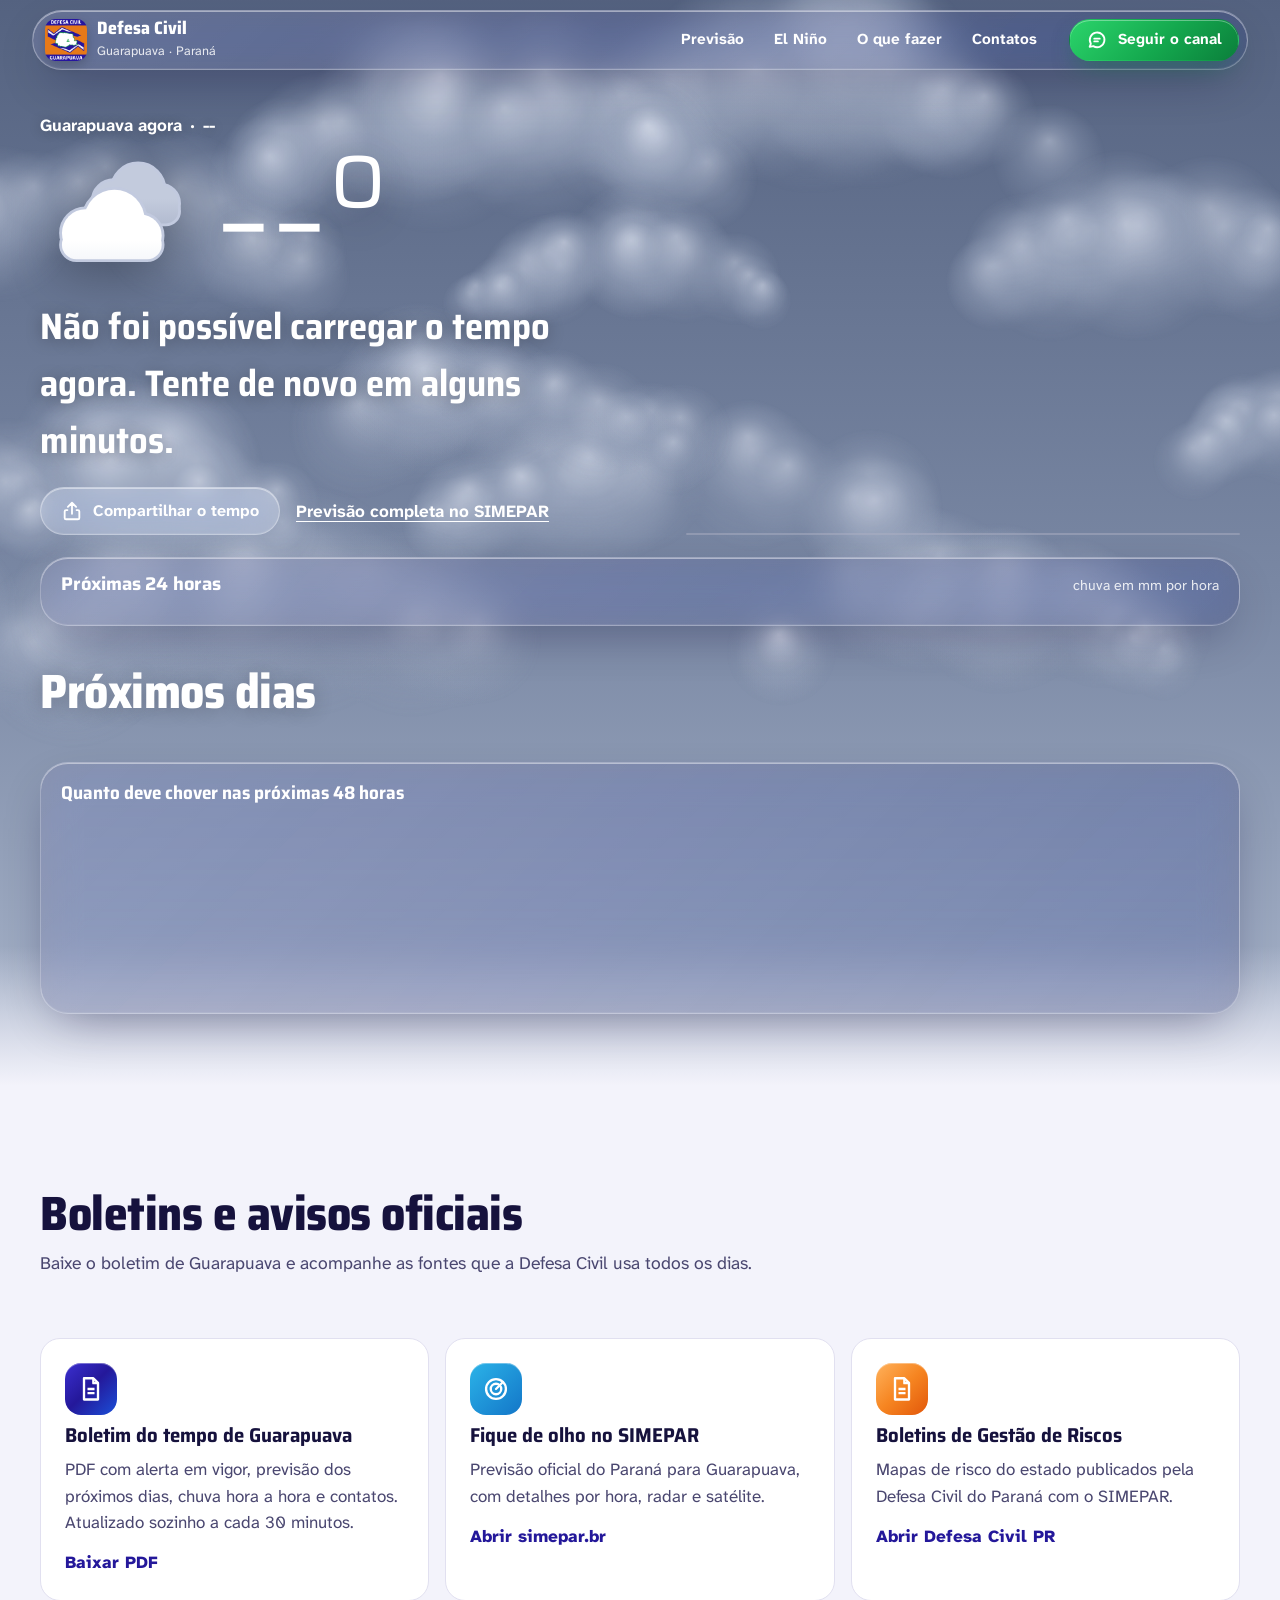
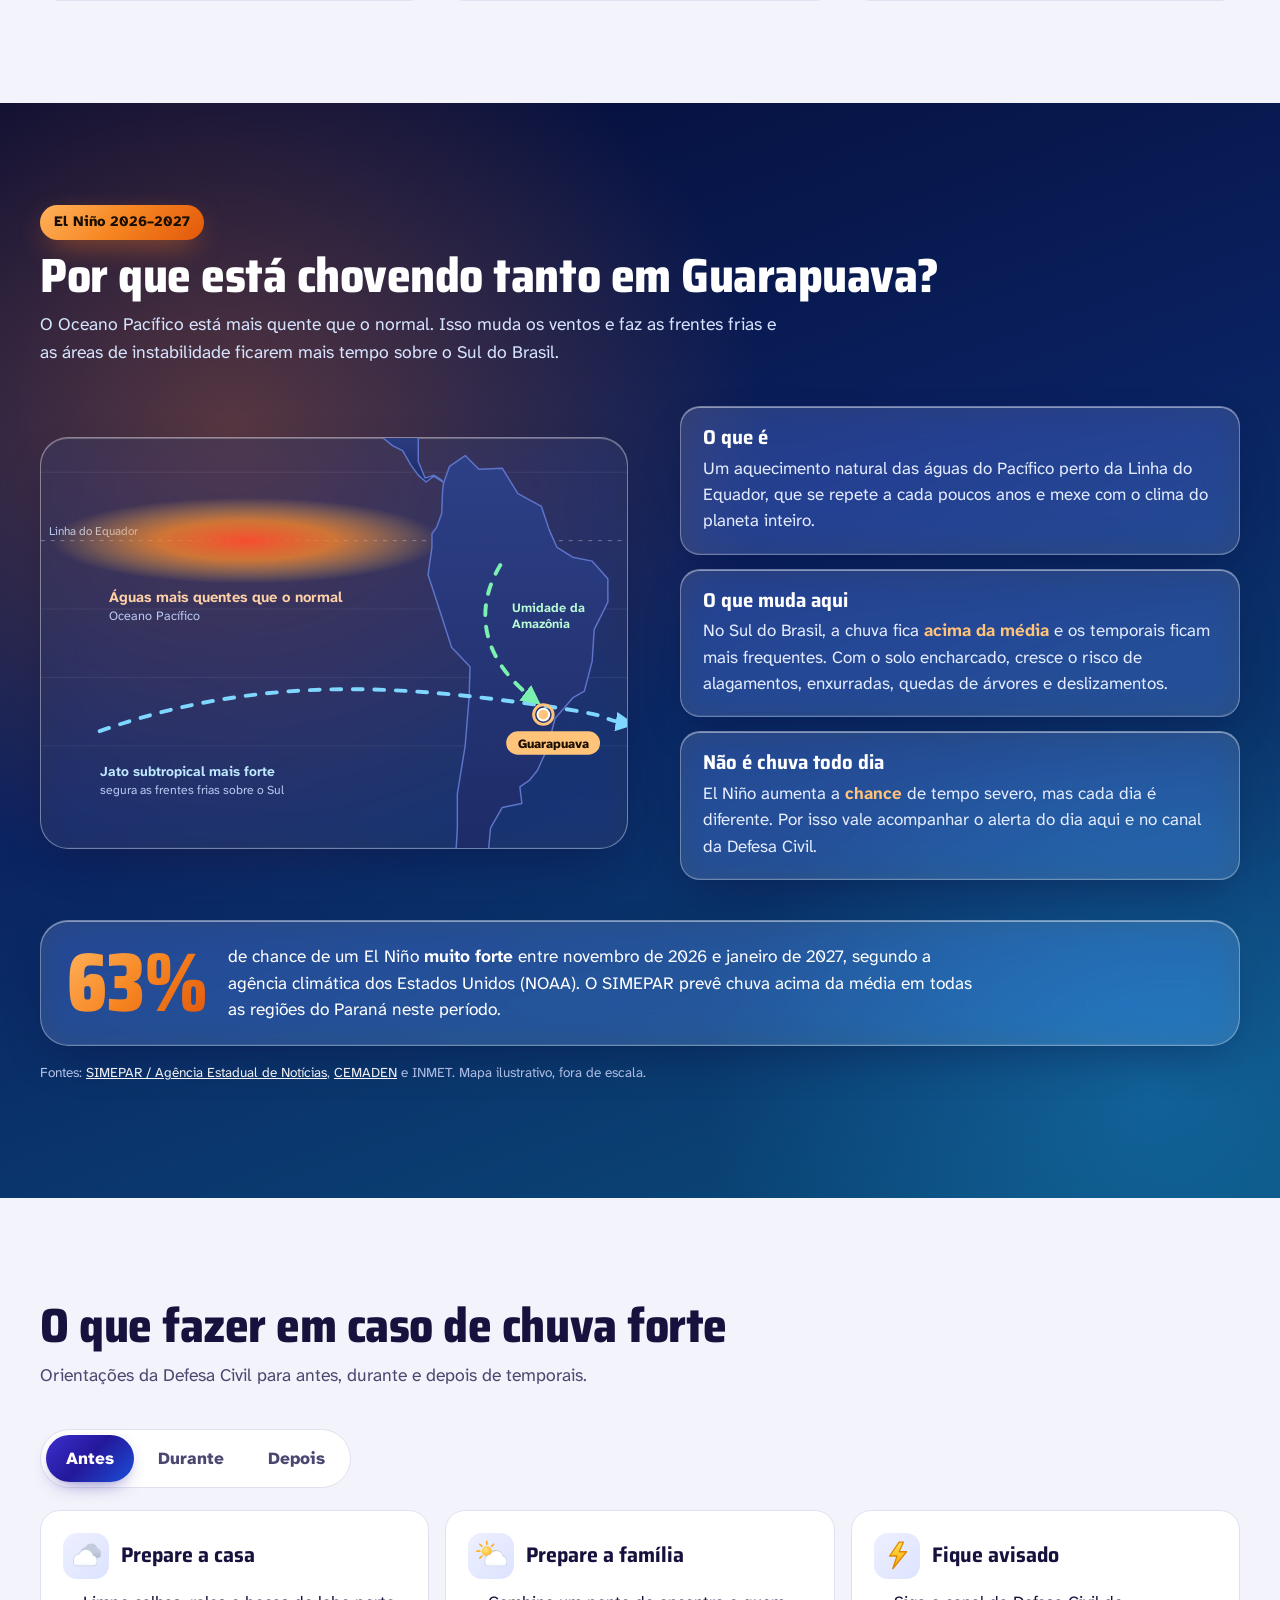
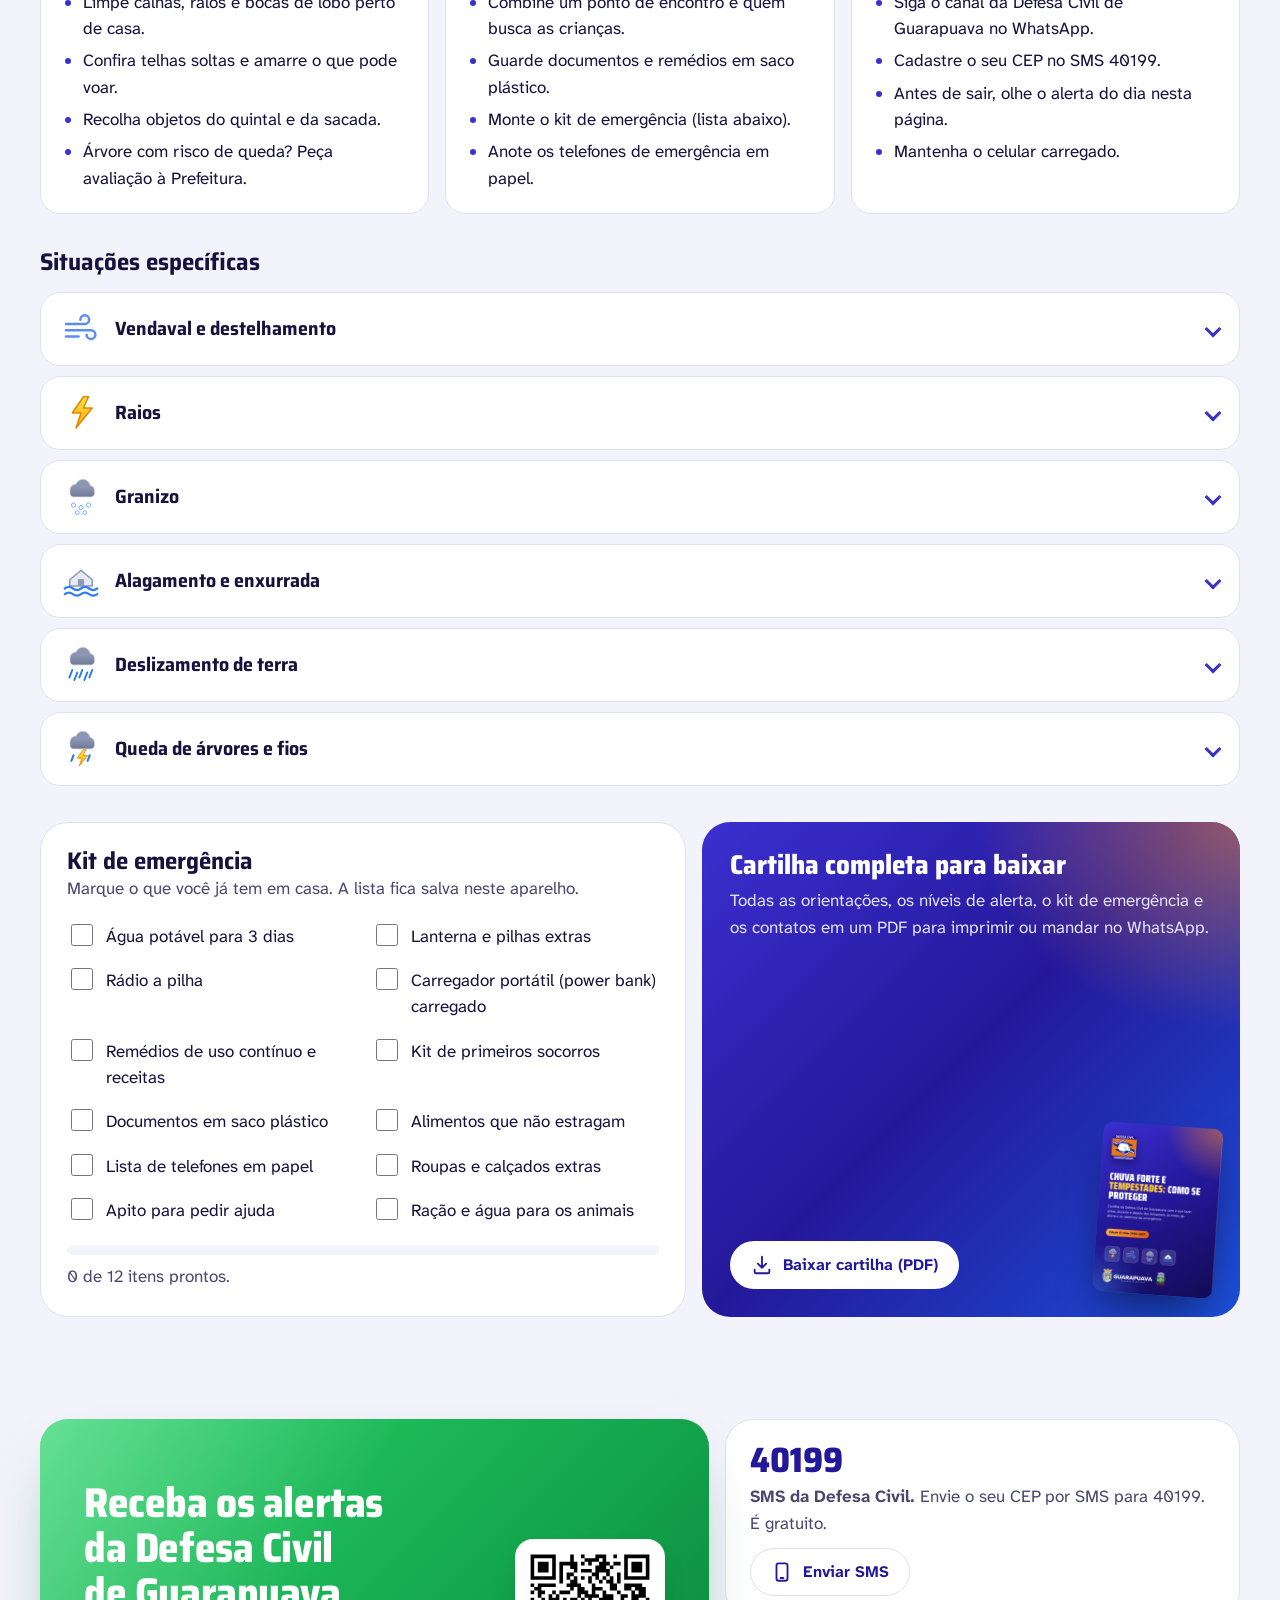
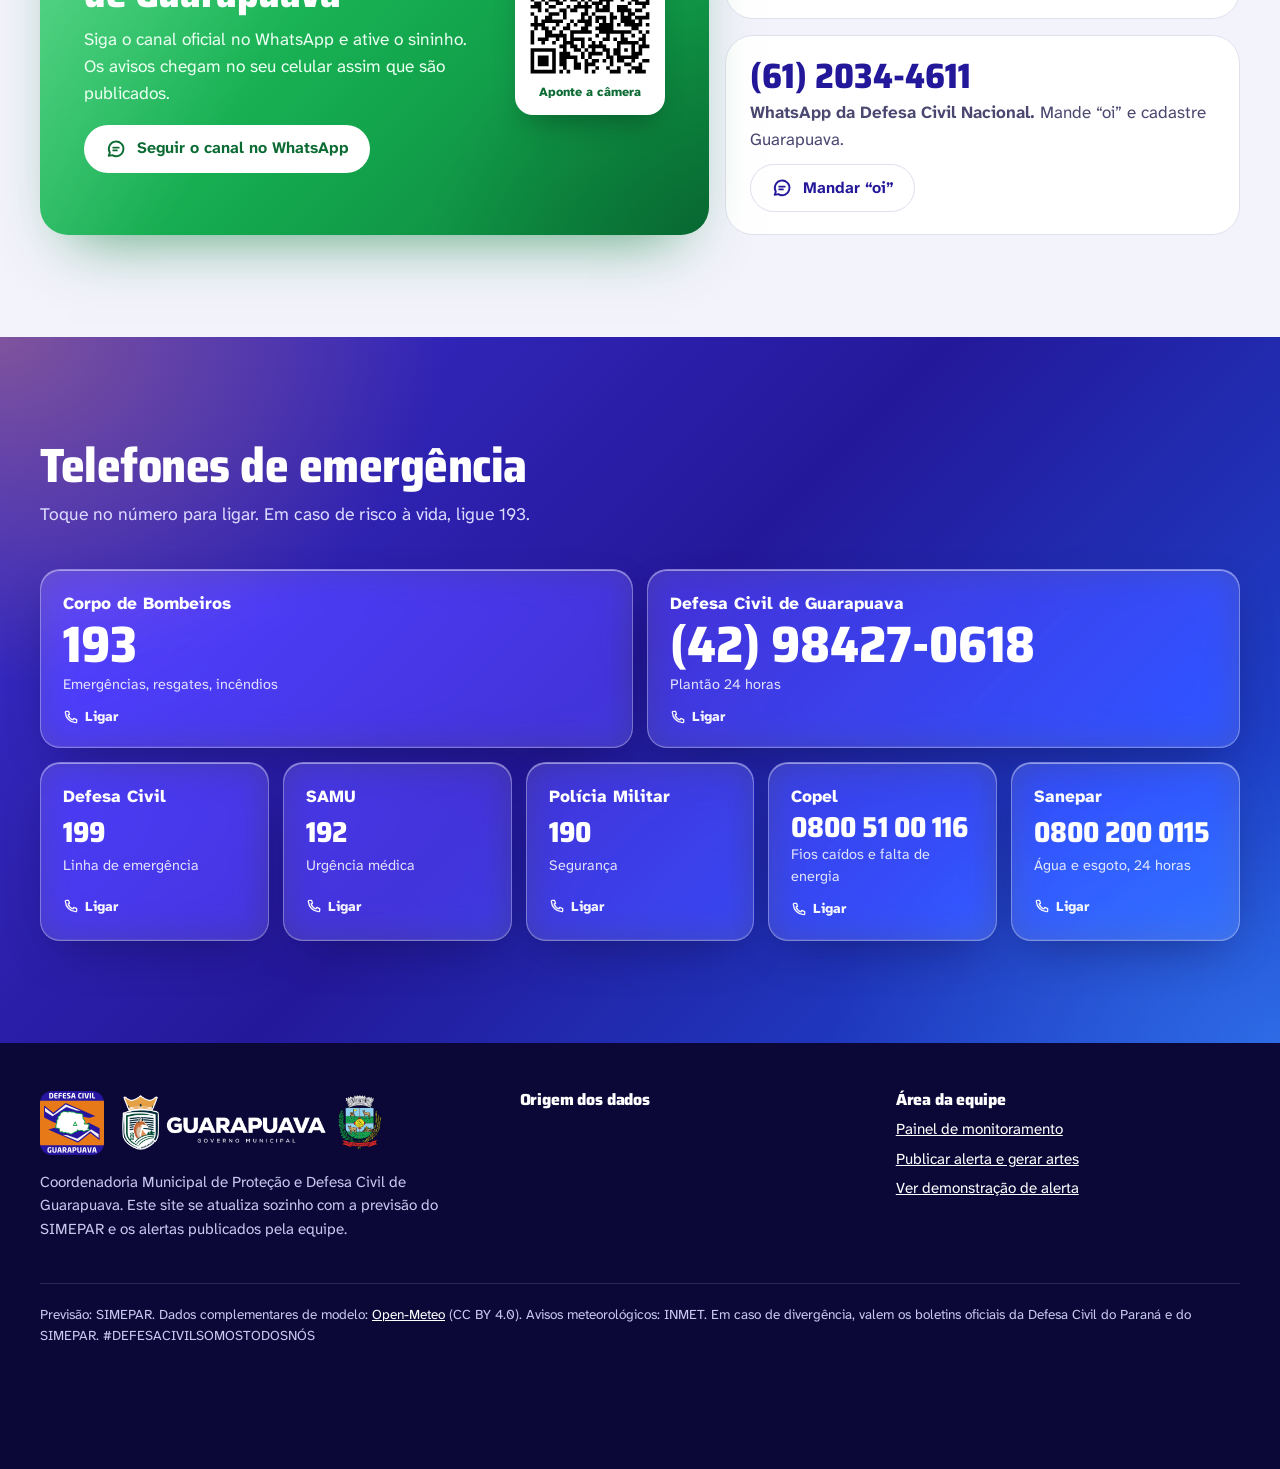
==== index.html @ 011ea066 "Add files via upload" ====
<!doctype html>
<html lang="pt-BR">
<head>
  <meta charset="utf-8">
  <meta name="viewport" content="width=device-width, initial-scale=1, viewport-fit=cover">
  <title>Tempo e alertas em Guarapuava — Defesa Civil</title>
  <meta name="description" content="Previsão do tempo, alertas de chuva e tempestade e orientações da Defesa Civil de Guarapuava (PR). Atualizado automaticamente com dados do SIMEPAR.">
  <meta name="theme-color" content="#24189A">
  <meta property="og:title" content="Tempo e alertas em Guarapuava — Defesa Civil">
  <meta property="og:description" content="Acompanhe o tempo, os alertas e o que fazer em caso de chuva forte em Guarapuava.">
  <meta property="og:image" content="assets/img/compartilhar-og.jpg">
  <meta property="og:type" content="website">
  <link rel="icon" href="assets/img/favicon-32.png" sizes="32x32">
  <link rel="apple-touch-icon" href="assets/img/icone-192.png">
  <link rel="manifest" href="manifest.webmanifest">
  <link rel="preload" href="assets/fonts/saira-var.woff2" as="font" type="font/woff2" crossorigin>
  <link rel="preload" href="assets/fonts/atkinson-next-var.woff2" as="font" type="font/woff2" crossorigin>
  <link rel="stylesheet" href="assets/css/site.css">
</head>
<body data-nivel="sem">
  <a class="pular" href="#conteudo">Pular para o conteúdo</a>

  <svg width="0" height="0" style="position:absolute" aria-hidden="true">
    <symbol id="i-conversa" viewBox="0 0 24 24"><path fill="none" stroke="currentColor" stroke-width="2" stroke-linecap="round" stroke-linejoin="round" d="M4 19.5 5.3 16A8 8 0 1 1 8 18.7L4 19.5Z"/><path fill="none" stroke="currentColor" stroke-width="2" stroke-linecap="round" d="M9 10.5h6M9 13.5h4"/></symbol>
    <symbol id="i-compartilhar" viewBox="0 0 24 24"><g fill="none" stroke="currentColor" stroke-width="2" stroke-linecap="round" stroke-linejoin="round"><path d="M12 15V3m0 0L7.5 7.5M12 3l4.5 4.5"/><path d="M7 11H5.5A1.5 1.5 0 0 0 4 12.5v7A1.5 1.5 0 0 0 5.5 21h13a1.5 1.5 0 0 0 1.5-1.5v-7a1.5 1.5 0 0 0-1.5-1.5H17"/></g></symbol>
    <symbol id="i-telefone" viewBox="0 0 24 24"><path fill="none" stroke="currentColor" stroke-width="2" stroke-linejoin="round" d="M5 3.5h3.2l1.6 4.2-2.1 1.4a11 11 0 0 0 7.2 7.2l1.4-2.1 4.2 1.6V19a1.5 1.5 0 0 1-1.6 1.5C10.6 20 4 13.4 3.5 5.1A1.5 1.5 0 0 1 5 3.5Z"/></symbol>
    <symbol id="i-baixar" viewBox="0 0 24 24"><g fill="none" stroke="currentColor" stroke-width="2" stroke-linecap="round" stroke-linejoin="round"><path d="M12 3v12m0 0-4.5-4.5M12 15l4.5-4.5"/><path d="M4 17v2.5A1.5 1.5 0 0 0 5.5 21h13a1.5 1.5 0 0 0 1.5-1.5V17"/></g></symbol>
    <symbol id="i-doc" viewBox="0 0 24 24"><g fill="none" stroke="currentColor" stroke-width="2" stroke-linejoin="round"><path d="M6 2.8h8l4 4V21H6z"/><path d="M14 2.8V7h4M9 12h6M9 15.5h6"/></g></symbol>
    <symbol id="i-radar" viewBox="0 0 24 24"><g fill="none" stroke="currentColor" stroke-width="2" stroke-linecap="round"><circle cx="12" cy="12" r="8.5"/><circle cx="12" cy="12" r="4.5"/><path d="M12 12 18 6"/></g></symbol>
    <symbol id="i-sms" viewBox="0 0 24 24"><g fill="none" stroke="currentColor" stroke-width="2" stroke-linejoin="round"><rect x="6" y="2.5" width="12" height="19" rx="2.5"/><path d="M10.5 18.5h3" stroke-linecap="round"/></g></symbol>
  </svg>

  <header class="topo vidro" id="topo">
    <a class="marca" href="#conteudo" aria-label="Defesa Civil de Guarapuava — início">
      <img src="assets/img/defesa-civil-guarapuava.png" alt="" width="42" height="42">
      <span><strong>Defesa Civil</strong><small>Guarapuava · Paraná</small></span>
    </a>
    <nav class="menu" aria-label="Seções">
      <a href="#previsao">Previsão</a>
      <a href="#el-nino">El Niño</a>
      <a href="#orientacoes">O que fazer</a>
      <a href="#contatos">Contatos</a>
    </nav>
    <a class="btn btn-whats" data-link="canal" href="#" target="_blank" rel="noopener">
      <svg aria-hidden="true"><use href="#i-conversa"/></svg><span>Seguir o canal</span>
    </a>
  </header>

  <main id="conteudo">
    <!-- ======================= CÉU: alerta + tempo agora + previsão ======================= -->
    <div class="ceu" id="ceu-area">
      <canvas id="ceu" aria-hidden="true"></canvas>
      <div class="container ceu-conteudo">
        <div class="faixa-info simulacao" id="aviso-simulacao" hidden>Modo demonstração: tempo e alerta simulados. Não é um alerta real.</div>

        <section id="alerta-area" aria-live="polite" aria-label="Situação de alerta"></section>

        <section class="agora" aria-labelledby="titulo-agora">
          <div>
            <h2 class="sr" id="titulo-agora">Tempo agora em Guarapuava</h2>
            <p class="agora-local"><span>Guarapuava agora</span> · <time id="agora-hora">--</time> <span class="fonte" id="agora-fonte"></span></p>
            <div class="temp-linha">
              <img id="agora-icone" src="assets/icons/nublado.svg" alt="" width="150" height="150">
              <span class="temp" id="agora-temp">--°</span>
            </div>
            <p class="cond" id="agora-cond">Carregando o tempo…</p>
            <p class="hoje-resumo" id="hoje-resumo"></p>
            <div class="agora-acoes">
              <button class="btn btn-vidro" type="button" data-compartilhar="tempo">
                <svg aria-hidden="true"><use href="#i-compartilhar"/></svg>Compartilhar o tempo
              </button>
              <a class="link-seta" data-link="simepar" href="#" target="_blank" rel="noopener">Previsão completa no SIMEPAR</a>
            </div>
          </div>
          <dl class="agora-dados vidro" id="agora-dados" aria-label="Detalhes do tempo agora"></dl>
        </section>

        <section class="horas vidro" aria-labelledby="titulo-horas">
          <div class="horas-topo"><h2 id="titulo-horas">Próximas 24 horas</h2><small>chuva em mm por hora</small></div>
          <ol id="lista-horas" tabindex="0" aria-label="Previsão hora a hora"></ol>
        </section>

        <div class="secao-ceu-titulo" id="previsao">
          <h2>Próximos dias</h2>
          <p id="previsao-fonte"></p>
        </div>
        <ol class="dias" id="lista-dias" aria-label="Previsão para os próximos dias"></ol>

        <figure class="grafico vidro" id="grafico-chuva">
          <div class="grafico-topo">
            <h3>Quanto deve chover nas próximas 48 horas</h3>
            <p id="grafico-total"></p>
          </div>
          <svg id="grafico-svg" role="img" aria-label="Gráfico de barras da chuva prevista por hora"></svg>
        </figure>
      </div>
    </div>

    <!-- ======================= Avisos e documentos ======================= -->
    <section class="secao" id="boletins" aria-labelledby="t-boletins">
      <div class="container">
        <div class="secao-cab">
          <h2 id="t-boletins">Boletins e avisos oficiais</h2>
          <p>Baixe o boletim de Guarapuava e acompanhe as fontes que a Defesa Civil usa todos os dias.</p>
        </div>
        <div class="avisos-inmet" id="avisos-inmet"></div>
        <div class="docs">
          <a class="doc" href="data/boletim-guarapuava.pdf" download>
            <span class="ico"><svg aria-hidden="true"><use href="#i-doc"/></svg></span>
            <h3>Boletim do tempo de Guarapuava</h3>
            <p>PDF com alerta em vigor, previsão dos próximos dias, chuva hora a hora e contatos. Atualizado sozinho a cada 30 minutos.</p>
            <span class="acao" id="boletim-data">Baixar PDF</span>
          </a>
          <a class="doc simepar" data-link="simepar" href="#" target="_blank" rel="noopener">
            <span class="ico"><svg aria-hidden="true"><use href="#i-radar"/></svg></span>
            <h3>Fique de olho no SIMEPAR</h3>
            <p>Previsão oficial do Paraná para Guarapuava, com detalhes por hora, radar e satélite.</p>
            <span class="acao">Abrir simepar.br</span>
          </a>
          <a class="doc pr" data-link="defesaCivilPR" href="#" target="_blank" rel="noopener">
            <span class="ico"><svg aria-hidden="true"><use href="#i-doc"/></svg></span>
            <h3>Boletins de Gestão de Riscos</h3>
            <p>Mapas de risco do estado publicados pela Defesa Civil do Paraná com o SIMEPAR.</p>
            <span class="acao">Abrir Defesa Civil PR</span>
          </a>
        </div>
      </div>
    </section>

    <!-- ======================= El Niño ======================= -->
    <section class="secao elnino" id="el-nino" aria-labelledby="t-elnino">
      <div class="container">
        <div class="secao-cab">
          <span class="elnino-selo">El Niño 2026–2027</span>
          <h2 id="t-elnino">Por que está chovendo tanto em Guarapuava?</h2>
          <p>O Oceano Pacífico está mais quente que o normal. Isso muda os ventos e faz as frentes frias e as áreas de instabilidade ficarem mais tempo sobre o Sul do Brasil.</p>
        </div>
        <div class="elnino-grid">
          <svg class="mapa-elnino vidro" viewBox="0 0 600 420" role="img" aria-labelledby="mapa-tit mapa-desc">
            <title id="mapa-tit">Como o El Niño leva mais chuva ao Paraná</title>
            <desc id="mapa-desc">Mapa simplificado: águas mais quentes no Pacífico equatorial fortalecem o jato subtropical, que segura as frentes frias sobre o Sul do Brasil. A umidade da Amazônia desce até o Paraná e alimenta as tempestades em Guarapuava.</desc>
            <defs>
              <radialGradient id="g-quente" cx="50%" cy="50%" r="50%">
                <stop offset="0" stop-color="#FF4D2E" stop-opacity=".95"/>
                <stop offset=".45" stop-color="#FF8A2B" stop-opacity=".75"/>
                <stop offset="1" stop-color="#FFC15C" stop-opacity="0"/>
              </radialGradient>
              <linearGradient id="g-terra" x1="0" y1="0" x2="0" y2="1">
                <stop offset="0" stop-color="#2D3F86"/><stop offset="1" stop-color="#1D2B66"/>
              </linearGradient>
              <marker id="seta-b" viewBox="0 0 10 10" refX="6" refY="5" markerWidth="5" markerHeight="5" orient="auto"><path d="M0 0 10 5 0 10z" fill="#7FD6FF"/></marker>
              <marker id="seta-v" viewBox="0 0 10 10" refX="6" refY="5" markerWidth="5" markerHeight="5" orient="auto"><path d="M0 0 10 5 0 10z" fill="#7CF0B0"/></marker>
            </defs>
            <rect width="600" height="420" fill="rgba(4,14,52,.35)"/>
            <g stroke="rgba(255,255,255,.07)">
              <line x1="0" y1="35" x2="600" y2="35"/><line x1="0" y1="175" x2="600" y2="175"/><line x1="0" y1="245" x2="600" y2="245"/><line x1="0" y1="315" x2="600" y2="315"/>
            </g>
            <line x1="0" y1="105" x2="600" y2="105" stroke="rgba(255,255,255,.35)" stroke-dasharray="4 6"/>
            <text x="8" y="99" fill="#B9C9F2" font-size="12" font-family="Atkinson DC, sans-serif">Linha do Equador</text>
            <ellipse class="quente" cx="210" cy="105" rx="200" ry="44" fill="url(#g-quente)"/>
            <text x="70" y="168" fill="#FFD1A6" font-size="15" font-weight="700" font-family="Atkinson DC, sans-serif">Águas mais quentes que o normal</text>
            <text x="70" y="186" fill="#B9C9F2" font-size="13" font-family="Atkinson DC, sans-serif">Oceano Pacífico</text>
            <path fill="url(#g-terra)" stroke="#5E74C9" stroke-width="1.5" stroke-linejoin="round"
              d="M412 46 L418 29 L434 18 L448 32 L472 31 L488 57 L512 70 L520 94 L528 112 L544 122 L564 126 L580 144 L580 168 L566 196 L564 228 L556 259 L544 266 L526 287 L518 318 L508 340 L500 350 L490 357 L492 374 L472 378 L460 399 L458 420 L450 434 L424 434 L426 399 L426 364 L434 315 L438 266 L439 234 L420 214 L412 189 L402 158 L396 140 L400 112 L400 98 L405 91 L410 77 L411 52 Z"/>
            <path fill="url(#g-terra)" stroke="#5E74C9" stroke-width="1.5" stroke-linejoin="round" d="M411 45 L402 39 L394 45 L386 38 L378 27 L370 13 L360 8 L350 0 L346 -10 L360 -7 L367 -6 L380 -7 L386 0 L386 24 L393 41 L402 38 L410 43 Z"/>
            <path class="fluxo" d="M60 300 C 200 250, 330 250, 470 268 S 560 286, 600 292" fill="none" stroke="#7FD6FF" stroke-width="4" stroke-linecap="round" marker-end="url(#seta-b)"/>
            <text x="60" y="346" fill="#BFEAFF" font-size="14" font-weight="700" font-family="Atkinson DC, sans-serif">Jato subtropical mais forte</text>
            <text x="60" y="364" fill="#B9C9F2" font-size="12.5" font-family="Atkinson DC, sans-serif">segura as frentes frias sobre o Sul</text>
            <path class="fluxo" d="M470 130 C 440 180, 455 230, 505 268" fill="none" stroke="#7CF0B0" stroke-width="4" stroke-linecap="round" marker-end="url(#seta-v)"/>
            <text x="482" y="178" fill="#B8FAD6" font-size="13" font-weight="700" font-family="Atkinson DC, sans-serif">Umidade da</text>
            <text x="482" y="194" fill="#B8FAD6" font-size="13" font-weight="700" font-family="Atkinson DC, sans-serif">Amazônia</text>
            <circle class="alvo-pulso" cx="514" cy="283" r="10" fill="none" stroke="#FFC37A" stroke-width="3"/>
            <circle cx="514" cy="283" r="6" fill="#FFC37A" stroke="#fff" stroke-width="2"/>
            <rect x="476" y="300" width="96" height="24" rx="12" fill="#FFC37A"/>
            <text x="524" y="317" text-anchor="middle" fill="#1A0E00" font-size="13" font-weight="800" font-family="Atkinson DC, sans-serif">Guarapuava</text>
          </svg>
          <div class="elnino-cards">
            <article class="elnino-card vidro">
              <h3>O que é</h3>
              <p>Um aquecimento natural das águas do Pacífico perto da Linha do Equador, que se repete a cada poucos anos e mexe com o clima do planeta inteiro.</p>
            </article>
            <article class="elnino-card vidro">
              <h3>O que muda aqui</h3>
              <p>No Sul do Brasil, a chuva fica <strong>acima da média</strong> e os temporais ficam mais frequentes. Com o solo encharcado, cresce o risco de alagamentos, enxurradas, quedas de árvores e deslizamentos.</p>
            </article>
            <article class="elnino-card vidro">
              <h3>Não é chuva todo dia</h3>
              <p>El Niño aumenta a <strong>chance</strong> de tempo severo, mas cada dia é diferente. Por isso vale acompanhar o alerta do dia aqui e no canal da Defesa Civil.</p>
            </article>
          </div>
        </div>
        <div class="elnino-fato vidro">
          <span class="num">63%</span>
          <p>de chance de um El Niño <strong>muito forte</strong> entre novembro de 2026 e janeiro de 2027, segundo a agência climática dos Estados Unidos (NOAA). O SIMEPAR prevê chuva acima da média em todas as regiões do Paraná neste período.</p>
        </div>
        <p class="fontes-txt">Fontes: <a href="https://www.parana.pr.gov.br/aen/Noticia/El-Nino-e-confirmado-e-Simepar-preve-aumento-de-chuvas-ate-dezembro" target="_blank" rel="noopener">SIMEPAR / Agência Estadual de Notícias</a>, <a href="https://www.gov.br/cemaden/pt-br" target="_blank" rel="noopener">CEMADEN</a> e INMET. Mapa ilustrativo, fora de escala.</p>
      </div>
    </section>

    <!-- ======================= Orientações ======================= -->
    <section class="secao" id="orientacoes" aria-labelledby="t-orient">
      <div class="container">
        <div class="secao-cab">
          <h2 id="t-orient">O que fazer em caso de chuva forte</h2>
          <p>Orientações da Defesa Civil para antes, durante e depois de temporais.</p>
        </div>

        <div class="abas" role="tablist" aria-label="Momento">
          <button role="tab" id="aba-antes" aria-controls="p-antes" aria-selected="false" tabindex="-1">Antes</button>
          <button role="tab" id="aba-durante" aria-controls="p-durante" aria-selected="true">Durante</button>
          <button role="tab" id="aba-depois" aria-controls="p-depois" aria-selected="false" tabindex="-1">Depois</button>
        </div>

        <div class="painel-aba" role="tabpanel" id="p-antes" aria-labelledby="aba-antes" hidden>
          <div class="cards-orient">
            <article class="card-orient"><div class="topo-card"><img src="assets/icons/nublado.svg" alt=""><h3>Prepare a casa</h3></div>
              <ul><li>Limpe calhas, ralos e bocas de lobo perto de casa.</li><li>Confira telhas soltas e amarre o que pode voar.</li><li>Recolha objetos do quintal e da sacada.</li><li>Árvore com risco de queda? Peça avaliação à Prefeitura.</li></ul></article>
            <article class="card-orient"><div class="topo-card"><img src="assets/icons/sol-nuvem.svg" alt=""><h3>Prepare a família</h3></div>
              <ul><li>Combine um ponto de encontro e quem busca as crianças.</li><li>Guarde documentos e remédios em saco plástico.</li><li>Monte o kit de emergência (lista abaixo).</li><li>Anote os telefones de emergência em papel.</li></ul></article>
            <article class="card-orient"><div class="topo-card"><img src="assets/icons/raio.svg" alt=""><h3>Fique avisado</h3></div>
              <ul><li>Siga o canal da Defesa Civil de Guarapuava no WhatsApp.</li><li>Cadastre o seu CEP no SMS 40199.</li><li>Antes de sair, olhe o alerta do dia nesta página.</li><li>Mantenha o celular carregado.</li></ul></article>
          </div>
        </div>

        <div class="painel-aba" role="tabpanel" id="p-durante" aria-labelledby="aba-durante">
          <div class="cards-orient">
            <article class="card-orient"><div class="topo-card"><img src="assets/icons/tempestade.svg" alt=""><h3>Em casa</h3></div>
              <ul><li>Fique longe de janelas e portas de vidro.</li><li>Tire os aparelhos da tomada e evite o chuveiro elétrico durante os raios.</li><li>Se a água entrar, desligue a energia no quadro de luz.</li><li>Não suba no telhado durante a tempestade.</li></ul></article>
            <article class="card-orient"><div class="topo-card"><img src="assets/icons/vento.svg" alt=""><h3>Na rua</h3></div>
              <ul><li>Entre em um prédio ou estabelecimento.</li><li>Não se abrigue embaixo de árvores, placas, marquises ou perto de postes.</li><li>Nunca atravesse rua alagada: 15 cm de água em movimento derrubam um adulto.</li><li>Fique longe de córregos, rios e bueiros.</li></ul></article>
            <article class="card-orient"><div class="topo-card"><img src="assets/icons/chuva-forte.svg" alt=""><h3>No carro</h3></div>
              <ul><li>Reduza a velocidade e acenda o farol baixo.</li><li>Pare em local seguro, longe de árvores e da rede elétrica.</li><li>Não entre em trecho alagado: 30 cm de água corrente podem arrastar um carro.</li><li>Se a água subir em volta, saia e vá para um lugar alto.</li></ul></article>
          </div>
        </div>

        <div class="painel-aba" role="tabpanel" id="p-depois" aria-labelledby="aba-depois" hidden>
          <div class="cards-orient">
            <article class="card-orient"><div class="topo-card"><img src="assets/icons/raio.svg" alt=""><h3>Rede elétrica</h3></div>
              <ul><li>Não toque em fios caídos, mesmo que pareçam desligados.</li><li>Avise a Copel: 0800 51 00 116.</li><li>Se a casa alagou, só religue a energia depois de tudo seco e verificado.</li></ul></article>
            <article class="card-orient"><div class="topo-card"><img src="assets/icons/alagamento.svg" alt=""><h3>Limpeza e saúde</h3></div>
              <ul><li>Use luvas e botas: a água da enchente pode transmitir leptospirose.</li><li>Lave e desinfete tudo com água sanitária.</li><li>Jogue fora alimentos que tiveram contato com a água.</li><li>Beba só água filtrada ou fervida.</li></ul></article>
            <article class="card-orient"><div class="topo-card"><img src="assets/icons/sol.svg" alt=""><h3>Avalie e comunique</h3></div>
              <ul><li>Procure rachaduras, telhas quebradas e muros inclinados.</li><li>Fotografe os danos.</li><li>Comunique a Defesa Civil: (42) 98427-0618 ou 199.</li><li>Não volte para um imóvel interditado.</li></ul></article>
          </div>
        </div>

        <div class="situacoes">
          <h3 class="sub">Situações específicas</h3>
          <details class="situacao"><summary><img src="assets/icons/vento.svg" alt="">Vendaval e destelhamento</summary>
            <div class="conteudo"><ul><li>Feche portas e janelas e recolha objetos soltos.</li><li>Fique em um cômodo interno, longe de vidros.</li><li>Se o telhado começar a se soltar, saia daquele cômodo.</li><li>Não fique embaixo de árvores, placas e estruturas metálicas.</li></ul></div></details>
          <details class="situacao"><summary><img src="assets/icons/raio.svg" alt="">Raios</summary>
            <div class="conteudo"><ul><li>Se você ouve trovão, já está ao alcance de raios: procure abrigo.</li><li>Evite campos abertos, topos de morro, piscinas e lagos.</li><li>Afaste-se de cercas de arame, torres, postes e árvores isoladas.</li><li>Dentro de casa, evite telefone com fio, chuveiro elétrico e aparelhos na tomada.</li><li>Carro com vidros fechados é um abrigo seguro.</li></ul></div></details>
          <details class="situacao"><summary><img src="assets/icons/granizo.svg" alt="">Granizo</summary>
            <div class="conteudo"><ul><li>Fique abrigado e longe de janelas e claraboias.</li><li>Não saia para cobrir o carro ou recolher objetos durante a queda.</li><li>Depois, confira telhado e calhas: o gelo acumulado entope e causa infiltração.</li></ul></div></details>
          <details class="situacao"><summary><img src="assets/icons/alagamento.svg" alt="">Alagamento e enxurrada</summary>
            <div class="conteudo"><ul><li>Nunca atravesse áreas alagadas, a pé ou de carro.</li><li>Se a água começar a entrar, desligue energia e gás e leve as pessoas para um lugar alto.</li><li>Não volte para buscar objetos.</li><li>Ficou ilhado? Ligue 193.</li></ul></div></details>
          <details class="situacao"><summary><img src="assets/icons/chuva-forte.svg" alt="">Deslizamento de terra</summary>
            <div class="conteudo"><ul><li>Fique atento a rachaduras novas em paredes, pisos e no terreno.</li><li>Portas e janelas emperrando, muros, postes ou árvores inclinando são sinal de alerta.</li><li>Água barrenta minando do barranco ou estalos no terreno: saia na hora.</li><li>Avise a Defesa Civil (199) ou os Bombeiros (193).</li></ul></div></details>
          <details class="situacao"><summary><img src="assets/icons/tempestade.svg" alt="">Queda de árvores e fios</summary>
            <div class="conteudo"><ul><li>Não se aproxime de fios caídos e avise a Copel: 0800 51 00 116.</li><li>Árvore caída na via ou sobre imóvel: Defesa Civil (42) 98427-0618.</li><li>Não tente cortar ou remover sozinho árvores grandes.</li></ul></div></details>
        </div>

        <div class="kit-cartilha">
          <div class="kit">
            <h3>Kit de emergência</h3>
            <p>Marque o que você já tem em casa. A lista fica salva neste aparelho.</p>
            <ul class="kit-lista" id="kit-lista"></ul>
            <div class="kit-progresso" aria-hidden="true"><i id="kit-barra"></i></div>
            <p id="kit-texto" style="margin:8px 0 0"></p>
          </div>
          <div class="cartilha">
            <div>
              <h3>Cartilha completa para baixar</h3>
              <p>Todas as orientações, os níveis de alerta, o kit de emergência e os contatos em um PDF para imprimir ou mandar no WhatsApp.</p>
            </div>
            <a class="btn" href="assets/docs/cartilha-chuvas-defesa-civil-guarapuava.pdf" download>
              <svg aria-hidden="true"><use href="#i-baixar"/></svg>Baixar cartilha (PDF)
            </a>
            <img class="capa" src="assets/img/cartilha-capa.png" alt="" width="120" height="170" loading="lazy">
          </div>
        </div>
      </div>
    </section>

    <!-- ======================= Receba alertas ======================= -->
    <section class="secao" id="receba" aria-labelledby="t-receba" style="padding-top:0">
      <div class="container receba">
        <div class="canal">
          <div>
            <h2 id="t-receba">Receba os alertas da Defesa Civil de Guarapuava</h2>
            <p>Siga o canal oficial no WhatsApp e ative o sininho. Os avisos chegam no seu celular assim que são publicados.</p>
            <a class="btn" data-link="canal" href="#" target="_blank" rel="noopener"><svg aria-hidden="true"><use href="#i-conversa"/></svg>Seguir o canal no WhatsApp</a>
          </div>
          <div class="qr"><img src="assets/img/qr-canal-whatsapp.svg" alt="QR code do canal da Defesa Civil de Guarapuava no WhatsApp" width="126" height="126"><small>Aponte a câmera</small></div>
        </div>
        <div class="outros-canais">
          <div class="canal-mini">
            <span class="grande">40199</span>
            <p><b>SMS da Defesa Civil.</b> Envie o seu CEP por SMS para 40199. É gratuito.</p>
            <a class="btn btn-claro" href="sms:40199"><svg aria-hidden="true"><use href="#i-sms"/></svg>Enviar SMS</a>
          </div>
          <div class="canal-mini">
            <span class="grande">(61) 2034-4611</span>
            <p><b>WhatsApp da Defesa Civil Nacional.</b> Mande “oi” e cadastre Guarapuava.</p>
            <a class="btn btn-claro" data-link="whatsNacional" href="#" target="_blank" rel="noopener"><svg aria-hidden="true"><use href="#i-conversa"/></svg>Mandar “oi”</a>
          </div>
        </div>
      </div>
    </section>

    <!-- ======================= Contatos ======================= -->
    <section class="secao contatos-sec" id="contatos" aria-labelledby="t-contatos">
      <div class="container">
        <div class="secao-cab">
          <h2 id="t-contatos">Telefones de emergência</h2>
          <p>Toque no número para ligar. Em caso de risco à vida, ligue 193.</p>
        </div>
        <ul class="contatos" id="lista-contatos"></ul>
      </div>
    </section>
  </main>

  <footer class="rodape">
    <div class="container">
      <div class="rodape-grid">
        <div>
          <div class="logos">
            <img class="dc" src="assets/img/defesa-civil-guarapuava.png" alt="Defesa Civil de Guarapuava" width="64" height="64" loading="lazy">
            <img class="pref" src="assets/img/prefeitura-guarapuava-negativo.png" alt="Prefeitura de Guarapuava — Governo Municipal" width="260" height="55" loading="lazy">
          </div>
          <p style="margin-top:16px">Coordenadoria Municipal de Proteção e Defesa Civil de Guarapuava. Este site se atualiza sozinho com a previsão do SIMEPAR e os alertas publicados pela equipe.</p>
        </div>
        <div>
          <h2>Origem dos dados</h2>
          <ul class="estado-fontes" id="estado-fontes"></ul>
          <p style="margin-top:10px" id="ultima-atualizacao"></p>
        </div>
        <div>
          <h2>Área da equipe</h2>
          <ul>
            <li><a href="painel.html">Painel de monitoramento</a></li>
            <li><a href="gerenciar.html">Publicar alerta e gerar artes</a></li>
            <li><a href="?simular=tempestade&amp;alerta=alto">Ver demonstração de alerta</a></li>
          </ul>
        </div>
      </div>
      <p class="legal">Previsão: SIMEPAR. Dados complementares de modelo: <a href="https://open-meteo.com/" target="_blank" rel="noopener">Open-Meteo</a> (CC BY 4.0). Avisos meteorológicos: INMET. Em caso de divergência, valem os boletins oficiais da Defesa Civil do Paraná e do SIMEPAR. #DEFESACIVILSOMOSTODOSNÓS</p>
    </div>
  </footer>

  <nav class="barra-celular vidro" aria-label="Ações rápidas">
    <button type="button" data-compartilhar="auto"><svg aria-hidden="true"><use href="#i-compartilhar"/></svg>Compartilhar</button>
    <a class="ligar" href="tel:193"><svg aria-hidden="true"><use href="#i-telefone"/></svg>Ligar 193</a>
    <a class="canal-b" data-link="canal" href="#" target="_blank" rel="noopener"><svg aria-hidden="true"><use href="#i-conversa"/></svg>Canal</a>
  </nav>

  <div class="dica" id="dica" hidden></div>

  <dialog class="compartilhar" id="dlg-compartilhar" aria-labelledby="comp-titulo">
    <div class="comp-grid">
      <div class="comp-previa"><canvas id="comp-canvas" width="1080" height="1920" aria-label="Prévia da imagem para compartilhar"></canvas></div>
      <form class="comp-form" method="dialog" id="comp-form">
        <h2 id="comp-titulo">Compartilhar</h2>
        <fieldset class="opcoes" id="comp-tipo">
          <legend>O que você quer mandar?</legend>
          <label><input type="radio" name="tipo" value="alerta"><span>Alerta em vigor</span></label>
          <label><input type="radio" name="tipo" value="tempo" checked><span>Tempo agora</span></label>
          <label><input type="radio" name="tipo" value="previsao"><span>Próximos 3 dias</span></label>
        </fieldset>
        <fieldset class="opcoes">
          <legend>Formato da imagem</legend>
          <label><input type="radio" name="formato" value="status" checked><span>Status (vertical)</span></label>
          <label><input type="radio" name="formato" value="feed"><span>Post (4:5)</span></label>
        </fieldset>
        <div>
          <label class="rot" for="comp-texto">Legenda (pode editar)</label>
          <textarea id="comp-texto"></textarea>
        </div>
        <div class="comp-botoes">
          <button class="btn btn-whats" type="button" id="comp-enviar"><svg aria-hidden="true"><use href="#i-compartilhar"/></svg>Compartilhar imagem</button>
          <button class="btn btn-marca" type="button" id="comp-baixar"><svg aria-hidden="true"><use href="#i-baixar"/></svg>Baixar imagem</button>
          <button class="btn btn-claro" type="button" id="comp-texto-whats"><svg aria-hidden="true"><use href="#i-conversa"/></svg>Mandar só o texto</button>
          <button class="btn btn-claro" type="button" id="comp-copiar">Copiar legenda</button>
        </div>
        <p class="comp-msg" id="comp-msg" role="status"></p>
      </form>
    </div>
    <button class="comp-fechar" type="button" id="comp-fechar" aria-label="Fechar">×</button>
  </dialog>

  <script type="module" src="assets/js/app.js"></script>
</body>
</html>
---- assets/css/site.css ----
/* =====================================================================================
   Defesa Civil de Guarapuava — Monitor do tempo e alertas
   Identidade: anil e laranja da Defesa Civil · degradês · vidro (glass) sobre o céu animado
   ===================================================================================== */

@font-face { font-family: 'Saira DC'; src: url('../fonts/saira-var.woff2') format('woff2'); font-weight: 100 900; font-stretch: 50% 125%; font-display: swap; }
@font-face { font-family: 'Saira Cond'; src: url('../fonts/saira-var.woff2') format('woff2'); font-weight: 100 900; font-stretch: 75% 75%; font-display: swap; }
@font-face { font-family: 'Saira SemiCond'; src: url('../fonts/saira-var.woff2') format('woff2'); font-weight: 100 900; font-stretch: 87.5% 87.5%; font-display: swap; }
@font-face { font-family: 'Atkinson DC'; src: url('../fonts/atkinson-next-var.woff2') format('woff2'); font-weight: 200 800; font-style: normal; font-display: swap; }
@font-face { font-family: 'Atkinson DC'; src: url('../fonts/atkinson-next-var-italic.woff2') format('woff2'); font-weight: 200 800; font-style: italic; font-display: swap; }

:root {
  --anil: #24189A;
  --anil-2: #3B2FD0;
  --anil-esc: #120B54;
  --anil-noite: #0B0838;
  --azul: #1B5FE0;
  --laranja: #F08A1C;
  --tinta: #16123D;
  --tinta-2: #4A4770;
  --superficie: #F3F3FB;
  --linha: #E1E0F0;
  --branco: #FFFFFF;
  --chuva: #2F78F0;

  --grad-marca: linear-gradient(135deg, #3B2FD0 0%, #24189A 48%, #1B4FD8 100%);
  --grad-laranja: linear-gradient(135deg, #FFB25C 0%, #F68521 50%, #E2570A 100%);
  --grad-whats: linear-gradient(135deg, #2BD46B 0%, #14A84E 55%, #0B7F3B 100%);
  --grad-oceano: linear-gradient(160deg, #050B33 0%, #0A2160 45%, #0A4D7A 100%);

  --vidro: rgba(255, 255, 255, 0.14);
  --vidro-forte: rgba(255, 255, 255, 0.22);
  --vidro-borda: rgba(255, 255, 255, 0.32);
  --vidro-brilho: inset 0 1px 0 rgba(255, 255, 255, 0.45), inset 0 -1px 0 rgba(255, 255, 255, 0.08);
  --vidro-sombra: 0 18px 50px -18px rgba(8, 6, 50, 0.45);
  --desfoque: blur(18px) saturate(150%);

  --fonte-display: 'Saira DC', 'Saira', system-ui, sans-serif;
  --fonte-texto: 'Atkinson DC', 'Atkinson Hyperlegible', system-ui, -apple-system, 'Segoe UI', sans-serif;

  --r-g: 28px;
  --r-m: 20px;
  --r-p: 14px;
  --largura: 1200px;
  --margem: clamp(16px, 4vw, 40px);
}

*, *::before, *::after { box-sizing: border-box; }
[hidden] { display: none !important; }
html { scroll-behavior: smooth; -webkit-text-size-adjust: 100%; }
body {
  margin: 0;
  font-family: var(--fonte-texto);
  font-size: 17px;
  line-height: 1.55;
  color: var(--tinta);
  background: var(--superficie);
  -webkit-font-smoothing: antialiased;
}
img, svg, canvas { display: block; max-width: 100%; }
a { color: inherit; }
button { font: inherit; color: inherit; }
h1, h2, h3 { font-family: var(--fonte-display); line-height: 1.08; margin: 0; text-wrap: balance; }
h2 { font-size: clamp(1.9rem, 1.2rem + 2.4vw, 3rem); font-weight: 800; font-stretch: 87.5%; letter-spacing: -0.01em; }
h3 { font-size: 1.32rem; font-weight: 700; font-stretch: 92%; }
p { margin: 0 0 0.9em; max-width: 68ch; }
:focus-visible { outline: 3px solid #FFC93C; outline-offset: 3px; border-radius: 6px; }

.container { width: min(100% - 2 * var(--margem), var(--largura)); margin-inline: auto; }
.pular { position: absolute; left: -999px; top: 8px; z-index: 100; background: #fff; color: var(--anil); padding: 10px 16px; border-radius: 10px; font-weight: 700; }
.pular:focus { left: 8px; }
.sr { position: absolute !important; width: 1px; height: 1px; overflow: hidden; clip: rect(0 0 0 0); white-space: nowrap; }

/* ---------------------------------------------------------------- vidro (glass) */
.vidro {
  background: var(--vidro);
  border: 1px solid var(--vidro-borda);
  box-shadow: var(--vidro-brilho), var(--vidro-sombra);
  -webkit-backdrop-filter: var(--desfoque);
  backdrop-filter: var(--desfoque);
}
/* sobre o céu, o vidro leva uma leve camada anil para o texto branco não sumir sobre nuvens claras */
.ceu .vidro, .topo.vidro:not(.sobre-claro) { background: linear-gradient(135deg, rgba(255, 255, 255, .2), rgba(255, 255, 255, .05)), rgba(16, 20, 78, .24); }
@supports not ((backdrop-filter: blur(1px)) or (-webkit-backdrop-filter: blur(1px))) {
  .vidro { background: rgba(20, 16, 70, 0.55); }
}

/* ---------------------------------------------------------------- botões */
.btn {
  display: inline-flex; align-items: center; gap: 10px; justify-content: center;
  min-height: 48px; padding: 10px 20px; border-radius: 999px; border: 1px solid transparent;
  font-weight: 700; font-size: 1rem; text-decoration: none; cursor: pointer; line-height: 1.15;
  transition: transform .15s ease, box-shadow .2s ease, background-color .2s ease;
}
.btn:active { transform: translateY(1px) scale(.99); }
.btn svg { width: 22px; height: 22px; flex: none; }
.btn-vidro { background: var(--vidro-forte); border-color: var(--vidro-borda); color: #fff; box-shadow: var(--vidro-brilho); -webkit-backdrop-filter: var(--desfoque); backdrop-filter: var(--desfoque); }
.btn-vidro:hover { background: rgba(255, 255, 255, .3); }
.btn-whats { background: var(--grad-whats); color: #fff; box-shadow: 0 10px 26px -10px rgba(10, 120, 60, .7), inset 0 1px 0 rgba(255, 255, 255, .35); }
.btn-whats:hover { box-shadow: 0 14px 30px -10px rgba(10, 120, 60, .85), inset 0 1px 0 rgba(255, 255, 255, .35); }
.btn-marca { background: var(--grad-marca); color: #fff; box-shadow: 0 10px 26px -12px rgba(36, 24, 154, .8), inset 0 1px 0 rgba(255, 255, 255, .3); }
.btn-claro { background: #fff; color: var(--anil); border-color: var(--linha); }
.btn-claro:hover { border-color: var(--anil-2); }
.link-seta { font-weight: 700; color: inherit; text-underline-offset: 4px; }

/* ---------------------------------------------------------------- topo */
.topo {
  position: sticky; top: 10px; z-index: 50;
  width: min(100% - 2 * var(--margem) + 16px, var(--largura) + 16px); margin: 10px auto 0;
  display: flex; align-items: center; gap: 18px; padding: 8px 8px 8px 12px; border-radius: 999px; color: #fff;
  transition: background-color .3s ease, color .3s ease;
}
.topo.sobre-claro { background: rgba(255, 255, 255, .72); color: var(--tinta); border-color: rgba(255, 255, 255, .9); box-shadow: 0 10px 30px -16px rgba(20, 16, 70, .35); }
.marca { display: flex; align-items: center; gap: 10px; text-decoration: none; margin-right: auto; }
.marca img { width: 42px; height: 42px; border-radius: 10px; box-shadow: 0 4px 12px rgba(0, 0, 0, .2); }
.marca strong { display: block; font-family: var(--fonte-display); font-weight: 800; font-stretch: 87.5%; font-size: 1.12rem; line-height: 1; }
.marca small { display: block; font-size: .8rem; opacity: .85; margin-top: 3px; }
.menu { display: flex; gap: 2px; }
.menu a { text-decoration: none; padding: 9px 14px; border-radius: 999px; font-weight: 700; font-size: .95rem; }
.menu a:hover { background: rgba(255, 255, 255, .18); }
.topo.sobre-claro .menu a:hover { background: rgba(36, 24, 154, .08); }
.topo .btn { min-height: 42px; padding: 8px 16px; font-size: .95rem; }
@media (max-width: 960px) { .menu { display: none; } }
@media (max-width: 520px) { .topo .btn-whats span { display: none; } .topo .btn-whats { padding: 8px 12px; } }

/* ---------------------------------------------------------------- aviso de simulação / dados */
.faixa-info { position: relative; z-index: 2; justify-self: start; margin: 4px 0 0; display: flex; gap: 10px; align-items: center; padding: 10px 16px; border-radius: var(--r-p); color: #fff; font-weight: 700; font-size: .95rem; }
.faixa-info.simulacao { background: repeating-linear-gradient(-45deg, #2B1A00 0 12px, #4A2E00 12px 24px); border: 2px solid #FFC93C; }

/* ---------------------------------------------------------------- céu (hero) */
.ceu { position: relative; color: #fff; margin-top: -72px; padding-top: 92px; padding-bottom: 72px; isolation: isolate; overflow: hidden; }
.ceu canvas#ceu { position: absolute; inset: 0; width: 100%; height: 100%; z-index: -2; }
.ceu::after { content: ''; position: absolute; inset: auto 0 0 0; height: 140px; z-index: -1; background: linear-gradient(to bottom, rgba(243, 243, 251, 0), var(--superficie)); }
.ceu-conteudo { display: grid; grid-template-columns: minmax(0, 1fr); gap: 22px; }
.ceu-conteudo > * { min-width: 0; }

/* ---------------------------------------------------------------- faixa de alerta */
.alerta { position: relative; border-radius: var(--r-g); overflow: hidden; color: var(--alerta-texto, #fff); background: var(--alerta-grad); border: 1px solid rgba(255, 255, 255, .45); box-shadow: inset 0 1px 0 rgba(255, 255, 255, .6), 0 30px 70px -28px var(--alerta-sombra, rgba(0, 0, 0, .5)); }
.alerta::before { content: ''; position: absolute; inset: 0; pointer-events: none; background: linear-gradient(115deg, rgba(255, 255, 255, .38) 0%, rgba(255, 255, 255, .06) 32%, rgba(255, 255, 255, 0) 55%), radial-gradient(120% 90% at 100% 0%, rgba(255, 255, 255, .22), transparent 55%); }
.alerta::after { content: ''; position: absolute; inset: 0; pointer-events: none; opacity: .14; background-image: repeating-linear-gradient(115deg, rgba(255, 255, 255, .9) 0 2px, transparent 2px 22px); mask-image: linear-gradient(to left, #000, transparent 60%); -webkit-mask-image: linear-gradient(to left, #000, transparent 60%); }
.alerta-corpo { position: relative; z-index: 1; display: grid; grid-template-columns: minmax(0, 1.35fr) minmax(0, 1fr); gap: clamp(20px, 3vw, 40px); padding: clamp(22px, 3.4vw, 40px); }
.alerta-selo { display: inline-flex; align-items: center; gap: 10px; padding: 7px 14px 7px 8px; border-radius: 999px; background: rgba(255, 255, 255, .26); border: 1px solid rgba(255, 255, 255, .5); font-weight: 800; font-size: .92rem; box-shadow: var(--vidro-brilho); -webkit-backdrop-filter: blur(10px); backdrop-filter: blur(10px); }
.alerta[data-texto-escuro] .alerta-selo { background: rgba(255, 255, 255, .42); }
.alerta-selo .ponto { width: 22px; height: 22px; border-radius: 50%; background: var(--alerta-texto); display: grid; place-items: center; }
.alerta-selo .ponto::after { content: '!'; color: var(--alerta-ponto, #fff); font-weight: 900; font-size: .9rem; font-family: var(--fonte-display); }
.alerta h1 { font-size: clamp(2.3rem, 1.2rem + 4.6vw, 4.6rem); font-weight: 900; font-stretch: 75%; text-transform: uppercase; letter-spacing: .005em; line-height: .94; margin: 16px 0 14px; }
.alerta .resumo { font-size: 1.12rem; font-weight: 500; max-width: 46ch; }
.alerta .origem { font-size: .86rem; opacity: .85; margin: 14px 0 0; }
.alerta-acoes { display: flex; flex-wrap: wrap; gap: 10px; margin-top: 18px; }
.alerta .btn-alerta { background: var(--alerta-texto); color: var(--alerta-ponto); }
.alerta .btn-alerta-2 { background: rgba(255, 255, 255, .24); border-color: rgba(255, 255, 255, .55); color: inherit; -webkit-backdrop-filter: blur(10px); backdrop-filter: blur(10px); }
.fenomenos { display: flex; flex-wrap: wrap; gap: 8px; list-style: none; padding: 0; margin: 18px 0 0; }
.fenomenos li { display: flex; align-items: center; gap: 8px; padding: 5px 12px 5px 6px; border-radius: 999px; background: rgba(255, 255, 255, .78); color: var(--tinta); font-weight: 700; font-size: .9rem; }
.fenomenos img { width: 28px; height: 28px; }

.vigencia { align-self: start; border-radius: var(--r-m); padding: 20px; background: rgba(255, 255, 255, .22); border: 1px solid rgba(255, 255, 255, .5); box-shadow: var(--vidro-brilho); -webkit-backdrop-filter: blur(14px); backdrop-filter: blur(14px); }
.alerta[data-texto-escuro] .vigencia { background: rgba(255, 255, 255, .38); }
.vigencia h2 { font-size: 1rem; font-weight: 800; font-stretch: 100%; text-transform: none; letter-spacing: 0; margin-bottom: 4px; }
.vigencia .periodo { font-family: var(--fonte-display); font-weight: 700; font-stretch: 87.5%; font-size: 1.35rem; line-height: 1.15; margin: 0 0 4px; }
.vigencia .falta { font-weight: 700; margin: 0 0 16px; }
.regua { position: relative; height: 54px; margin-top: 6px; }
.regua .trilho { position: absolute; left: 0; right: 0; top: 14px; height: 12px; border-radius: 999px; background: rgba(255, 255, 255, .35); overflow: hidden; }
.regua .passado { position: absolute; left: 0; top: 0; bottom: 0; background: var(--alerta-texto); opacity: .75; border-radius: 999px; }
.regua .agulha { position: absolute; top: 4px; width: 4px; height: 32px; margin-left: -2px; border-radius: 4px; background: var(--alerta-texto); box-shadow: 0 0 0 3px rgba(255, 255, 255, .55); }
.regua .agulha span { position: absolute; top: -24px; left: 50%; transform: translateX(-50%); font-size: .72rem; font-weight: 800; white-space: nowrap; background: var(--alerta-texto); color: var(--alerta-ponto); padding: 1px 7px; border-radius: 6px; }
.regua .marca-dia { position: absolute; top: 30px; font-size: .74rem; font-weight: 700; transform: translateX(-50%); white-space: nowrap; opacity: .9; }
.regua .marca-dia::before { content: ''; position: absolute; left: 50%; top: -18px; width: 1px; height: 14px; background: currentColor; opacity: .5; }
.regua .ponta { position: absolute; top: 30px; font-size: .74rem; font-weight: 700; opacity: .9; }
.regua .ponta.ini { left: 0; } .regua .ponta.fim { right: 0; }

.alerta-dias { position: relative; z-index: 1; display: grid; grid-template-columns: repeat(auto-fit, minmax(260px, 1fr)); gap: 14px; padding: 0 clamp(22px, 3.4vw, 40px) clamp(22px, 3.4vw, 40px); }
.alerta-dias[hidden] { display: none; }
.alerta-dia { background: rgba(255, 255, 255, .9); color: var(--tinta); border-radius: var(--r-m); padding: 18px 20px; }
.alerta-dia h3 { font-size: 1.15rem; display: flex; gap: 10px; align-items: center; justify-content: space-between; }
.alerta-dia h3 small { font-family: var(--fonte-texto); font-size: .78rem; font-weight: 800; padding: 3px 10px; border-radius: 999px; color: var(--chip-texto); background: var(--chip-grad); }
.alerta-dia p { margin: 8px 0 0; }
.alerta-dia ul { margin: 8px 0 0; padding-left: 20px; }

@media (max-width: 860px) { .alerta-corpo { grid-template-columns: 1fr; } }
@media (prefers-reduced-motion: no-preference) {
  .alerta[data-nivel="muito-alto"] { animation: pulsar 2.8s ease-in-out infinite; }
  @keyframes pulsar { 50% { box-shadow: inset 0 1px 0 rgba(255, 255, 255, .6), 0 30px 90px -18px rgba(225, 30, 45, .85); } }
}

/* sem alerta */
.status-ok { display: flex; align-items: center; gap: 14px; flex-wrap: wrap; padding: 14px 20px; border-radius: 999px; }
.status-ok .bolinha { width: 14px; height: 14px; border-radius: 50%; background: #3BE08A; box-shadow: 0 0 0 5px rgba(59, 224, 138, .25); flex: none; }
.status-ok strong { font-family: var(--fonte-display); font-weight: 700; font-stretch: 92%; font-size: 1.15rem; }
.status-ok span { opacity: .9; }
.status-ok a { margin-left: auto; }

/* ---------------------------------------------------------------- agora */
.agora { display: grid; grid-template-columns: minmax(0, 1.1fr) minmax(0, 1fr); gap: clamp(18px, 3vw, 36px); align-items: end; }
.agora-local { font-weight: 700; margin: 0; display: flex; gap: 8px; align-items: center; flex-wrap: wrap; text-shadow: 0 1px 12px rgba(0, 0, 0, .25); }
.agora-local .fonte { font-weight: 500; opacity: .85; font-size: .9rem; }
.temp-linha { display: flex; align-items: center; gap: clamp(8px, 2vw, 22px); margin: 4px 0 0; }
.temp-linha img { width: clamp(92px, 14vw, 150px); height: auto; filter: drop-shadow(0 12px 24px rgba(0, 0, 0, .25)); }
.temp { font-family: var(--fonte-display); font-weight: 200; font-stretch: 100%; font-size: clamp(6rem, 3rem + 10vw, 11rem); line-height: .82; letter-spacing: -0.04em; text-shadow: 0 10px 40px rgba(0, 0, 0, .18); }
.cond { font-family: var(--fonte-display); font-weight: 700; font-stretch: 87.5%; font-size: clamp(1.6rem, 1.1rem + 1.6vw, 2.3rem); margin: 6px 0 4px; text-shadow: 0 2px 16px rgba(0, 0, 0, .25); }
.hoje-resumo { font-size: 1.08rem; margin: 0 0 18px; text-shadow: 0 1px 10px rgba(0, 0, 0, .25); }
.hoje-resumo b { font-weight: 800; }
.agora-acoes { display: flex; flex-wrap: wrap; gap: 10px; align-items: center; }
.agora-acoes .link-seta { color: #fff; padding: 10px 6px; }

.agora-dados { margin: 0; display: grid; grid-template-columns: repeat(3, minmax(0, 1fr)); border-radius: var(--r-g); overflow: hidden; }
.agora-dados div { padding: 16px 18px; border-right: 1px solid rgba(255, 255, 255, .16); border-bottom: 1px solid rgba(255, 255, 255, .16); }
.agora-dados div:nth-child(3n) { border-right: 0; }
.agora-dados div:nth-last-child(-n+3) { border-bottom: 0; }
.agora-dados dt { font-size: .86rem; opacity: .85; }
.agora-dados dd { margin: 2px 0 0; font-family: var(--fonte-display); font-weight: 600; font-stretch: 92%; font-size: 1.5rem; line-height: 1.1; }
.agora-dados dd small { font-family: var(--fonte-texto); font-size: .8rem; font-weight: 700; opacity: .85; }
@media (max-width: 860px) { .agora { grid-template-columns: 1fr; } }
@media (max-width: 480px) { .agora-dados { grid-template-columns: repeat(2, minmax(0, 1fr)); } .agora-dados div:nth-child(3n) { border-right: 1px solid rgba(255, 255, 255, .16); } .agora-dados div:nth-child(2n) { border-right: 0; } .agora-dados div:nth-last-child(-n+3) { border-bottom: 1px solid rgba(255, 255, 255, .16); } .agora-dados div:nth-last-child(-n+2) { border-bottom: 0; } }

/* ---------------------------------------------------------------- próximas horas */
.horas { border-radius: var(--r-g); padding: 16px 0 6px; }
.horas-topo { display: flex; justify-content: space-between; align-items: baseline; gap: 10px; padding: 0 20px 6px; }
.horas-topo h2 { font-size: 1.15rem; font-weight: 700; font-stretch: 100%; }
.horas-topo small { opacity: .85; }
.horas ol { list-style: none; margin: 0; padding: 4px 12px 12px; display: grid; grid-auto-flow: column; grid-auto-columns: 78px; gap: 4px; overflow-x: auto; scroll-snap-type: x proximity; scrollbar-width: thin; scrollbar-color: rgba(255, 255, 255, .4) transparent; }
.horas li { scroll-snap-align: start; display: grid; justify-items: center; gap: 2px; padding: 10px 4px; border-radius: 16px; text-align: center; }
.horas li.agora-h { background: rgba(255, 255, 255, .22); border: 1px solid rgba(255, 255, 255, .45); box-shadow: var(--vidro-brilho); }
.horas li.virada { position: relative; }
.horas li.virada::before { content: attr(data-dia); position: absolute; top: -2px; left: -4px; font-size: .7rem; font-weight: 800; opacity: .9; }
.horas .h { font-weight: 700; font-size: .92rem; }
.horas img { width: 40px; height: 40px; }
.horas .t { font-family: var(--fonte-display); font-weight: 700; font-size: 1.3rem; line-height: 1; }
.horas .c { font-size: .8rem; font-weight: 700; color: #CFE2FF; min-height: 1.2em; }
.horas .c.forte { color: #fff; background: rgba(47, 120, 240, .65); padding: 0 6px; border-radius: 6px; }

/* ---------------------------------------------------------------- próximos dias */
.secao-ceu-titulo { display: flex; align-items: end; justify-content: space-between; gap: 16px; flex-wrap: wrap; margin-top: 18px; }
.secao-ceu-titulo h2 { text-shadow: 0 2px 20px rgba(0, 0, 0, .2); }
.secao-ceu-titulo p { margin: 0; opacity: .9; }
.dias { list-style: none; margin: 0; padding: 0; display: grid; grid-template-columns: repeat(7, minmax(0, 1fr)); gap: 10px; }
.dia { border-radius: var(--r-m); padding: 16px 12px 14px; text-align: center; display: grid; gap: 6px; justify-items: center; align-content: start; }
.dia.hoje { background: rgba(255, 255, 255, .26); }
.dia .nome { font-family: var(--fonte-display); font-weight: 800; font-stretch: 87.5%; font-size: 1.15rem; line-height: 1; }
.dia .data { font-size: .82rem; opacity: .85; }
.dia img { width: 58px; height: 58px; }
.dia .desc { font-size: .82rem; line-height: 1.25; min-height: 2.5em; opacity: .95; }
.dia .faixa-t { width: 100%; display: grid; grid-template-columns: auto 1fr auto; gap: 6px; align-items: center; font-family: var(--fonte-display); font-weight: 700; }
.dia .faixa-t .min { opacity: .75; }
.dia .barra-t { position: relative; height: 6px; border-radius: 999px; background: rgba(255, 255, 255, .22); }
.dia .barra-t i { position: absolute; top: 0; bottom: 0; border-radius: 999px; background: linear-gradient(90deg, #7FD3FF, #FFD25C 60%, #FF8A3D); }
.dia .chuva { display: inline-flex; gap: 4px; align-items: center; font-weight: 800; font-size: .88rem; color: #fff; padding: 3px 9px; border-radius: 999px; background: linear-gradient(135deg, rgba(80, 150, 255, .75), rgba(37, 99, 235, .75)); }
.dia .chuva.seca { background: rgba(255, 255, 255, .18); font-weight: 700; }
.dia .vento { font-size: .78rem; opacity: .9; }
@media (max-width: 1080px) { .dias { grid-template-columns: repeat(4, minmax(0, 1fr)); } }
@media (max-width: 640px) {
  .dias { grid-template-columns: 1fr; gap: 8px; }
  .dia { grid-template-columns: 74px 46px minmax(0, 1fr) auto; grid-template-areas: "nome img faixa chuva" "data img desc desc"; text-align: left; justify-items: start; align-items: center; padding: 12px 14px; gap: 2px 10px; }
  .dia .nome { grid-area: nome; }
  .dia .data { grid-area: data; }
  .dia img { grid-area: img; width: 44px; height: 44px; }
  .dia .faixa-t { grid-area: faixa; }
  .dia .chuva { grid-area: chuva; white-space: nowrap; font-size: .8rem; justify-self: end; }
  .dia .desc { grid-area: desc; min-height: 0; font-size: .8rem; opacity: .85; }
  .dia .vento { display: none; }
  body { padding-bottom: 0; }
  .rodape { padding-bottom: 120px; }
}

/* gráfico de chuva */
.grafico { margin: 0; border-radius: var(--r-g); padding: 20px 20px 12px; }
.grafico-topo { display: flex; justify-content: space-between; gap: 12px; align-items: baseline; flex-wrap: wrap; }
.grafico-topo h3 { font-size: 1.15rem; }
.grafico-topo p { margin: 0; font-size: .9rem; opacity: .9; }
.grafico svg { width: 100%; height: 190px; overflow: visible; margin-top: 8px; }
.grafico .eixo text { fill: rgba(255, 255, 255, .85); font-size: 12px; font-family: var(--fonte-texto); }
.grafico .grade line { stroke: rgba(255, 255, 255, .18); }
.grafico .barra { cursor: pointer; }
.grafico .barra:hover rect.b, .grafico .barra:focus rect.b { filter: brightness(1.25); }
.grafico .alvo { fill: transparent; }
.grafico .noite-faixa { fill: rgba(10, 8, 50, .18); }
.dica { position: fixed; z-index: 80; pointer-events: none; background: rgba(15, 12, 50, .92); color: #fff; padding: 8px 12px; border-radius: 10px; font-size: .88rem; line-height: 1.35; box-shadow: 0 10px 30px rgba(0, 0, 0, .3); -webkit-backdrop-filter: blur(8px); backdrop-filter: blur(8px); transform: translate(-50%, calc(-100% - 12px)); white-space: nowrap; }
.dica[hidden] { display: none; }

/* ---------------------------------------------------------------- seções claras */
.secao { padding: clamp(56px, 8vw, 104px) 0; }
.secao-cab { display: grid; gap: 10px; margin-bottom: clamp(24px, 4vw, 40px); }
.secao-cab p { color: var(--tinta-2); font-size: 1.1rem; margin: 0; }

/* documentos e fontes */
.docs { display: grid; grid-template-columns: repeat(3, minmax(0, 1fr)); gap: 16px; }
.doc { position: relative; display: grid; gap: 10px; align-content: start; padding: 24px; border-radius: var(--r-m); background: #fff; border: 1px solid var(--linha); text-decoration: none; transition: transform .2s ease, box-shadow .2s ease; }
.doc:hover { transform: translateY(-2px); box-shadow: 0 20px 40px -24px rgba(36, 24, 154, .45); }
.doc .ico { width: 52px; height: 52px; border-radius: 16px; display: grid; place-items: center; color: #fff; background: var(--grad-marca); box-shadow: inset 0 1px 0 rgba(255, 255, 255, .35); }
.doc .ico svg { width: 28px; height: 28px; }
.doc.simepar .ico { background: linear-gradient(135deg, #2BB3E8, #1376C8); }
.doc.pr .ico { background: var(--grad-laranja); }
.doc h3 { font-size: 1.25rem; }
.doc p { margin: 0; color: var(--tinta-2); }
.doc .acao { font-weight: 800; color: var(--anil); margin-top: 4px; }
.avisos-inmet { display: grid; gap: 12px; margin-bottom: 20px; }
.aviso { display: grid; grid-template-columns: 8px 1fr auto; gap: 18px; align-items: center; padding: 16px 20px 16px 0; border-radius: var(--r-m); background: #fff; border: 1px solid var(--linha); overflow: hidden; }
.aviso .cor { align-self: stretch; background: var(--chip-grad); }
.aviso h3 { font-size: 1.15rem; }
.aviso p { margin: 2px 0 0; color: var(--tinta-2); font-size: .95rem; }
.aviso .sev { font-weight: 800; font-size: .82rem; padding: 4px 10px; border-radius: 999px; color: var(--chip-texto); background: var(--chip-grad); }
@media (max-width: 860px) { .docs { grid-template-columns: 1fr; } .aviso { grid-template-columns: 8px 1fr; } .aviso .sev { grid-column: 2; justify-self: start; } }

/* ---------------------------------------------------------------- El Niño */
.elnino { position: relative; color: #fff; background: var(--grad-oceano); overflow: hidden; isolation: isolate; }
.elnino::before { content: ''; position: absolute; inset: 0; z-index: -1; background: radial-gradient(60% 60% at 18% 30%, rgba(255, 120, 40, .32), transparent 70%), radial-gradient(50% 50% at 90% 90%, rgba(40, 180, 255, .25), transparent 70%); }
.elnino .secao-cab p { color: #D6E4FF; }
.elnino-selo { display: inline-flex; width: fit-content; align-items: center; gap: 8px; padding: 6px 14px; border-radius: 999px; background: var(--grad-laranja); color: #1A0E00; font-weight: 800; font-size: .9rem; box-shadow: 0 10px 30px -10px rgba(255, 120, 30, .8); }
.elnino-grid { display: grid; grid-template-columns: minmax(0, 1.05fr) minmax(0, 1fr); gap: clamp(24px, 4vw, 56px); align-items: center; }
.mapa-elnino { width: 100%; height: auto; border-radius: var(--r-g); }
.elnino-cards { display: grid; gap: 14px; }
.elnino-card { border-radius: var(--r-m); padding: 20px 22px; }
.elnino-card h3 { font-size: 1.25rem; margin-bottom: 6px; }
.elnino-card p { margin: 0; color: #E4ECFF; }
.elnino-card strong { color: #FFC37A; }
.elnino-fato { margin-top: clamp(24px, 4vw, 40px); display: grid; grid-template-columns: auto 1fr; gap: 20px; align-items: center; padding: 22px 26px; border-radius: var(--r-g); }
.elnino-fato .num { font-family: var(--fonte-display); font-weight: 900; font-stretch: 75%; font-size: clamp(3.4rem, 2rem + 4vw, 5.4rem); line-height: .9; background: var(--grad-laranja); -webkit-background-clip: text; background-clip: text; color: transparent; }
.elnino-fato p { margin: 0; font-size: 1.08rem; }
.elnino .fontes-txt { font-size: .85rem; color: #B8C7EE; margin-top: 16px; max-width: none; }
.elnino .fontes-txt a { color: #fff; }
@media (max-width: 900px) { .elnino-grid { grid-template-columns: 1fr; } }
@media (max-width: 520px) { .elnino-fato { grid-template-columns: 1fr; } }
@media (prefers-reduced-motion: no-preference) {
  .mapa-elnino .quente { animation: aquecer 5s ease-in-out infinite; transform-origin: center; transform-box: fill-box; }
  .mapa-elnino .fluxo { stroke-dasharray: 10 12; animation: fluir 1.6s linear infinite; }
  .mapa-elnino .alvo-pulso { animation: alvo 2.2s ease-out infinite; transform-origin: center; transform-box: fill-box; }
  @keyframes aquecer { 50% { transform: scale(1.06); opacity: .95; } }
  @keyframes fluir { to { stroke-dashoffset: -44; } }
  @keyframes alvo { 0% { transform: scale(.6); opacity: .9; } 100% { transform: scale(2.4); opacity: 0; } }
}

/* ---------------------------------------------------------------- orientações */
.abas { display: inline-flex; gap: 4px; padding: 5px; border-radius: 999px; background: #fff; border: 1px solid var(--linha); margin-bottom: 22px; flex-wrap: wrap; }
.abas button { border: 0; background: transparent; padding: 10px 20px; border-radius: 999px; font-weight: 800; cursor: pointer; color: var(--tinta-2); }
.abas button[aria-selected="true"] { background: var(--grad-marca); color: #fff; box-shadow: 0 8px 20px -10px rgba(36, 24, 154, .8); }
.painel-aba[hidden] { display: none; }
.cards-orient { display: grid; grid-template-columns: repeat(3, minmax(0, 1fr)); gap: 16px; }
.card-orient { background: #fff; border: 1px solid var(--linha); border-radius: var(--r-m); padding: 22px; }
.card-orient .topo-card { display: flex; gap: 12px; align-items: center; margin-bottom: 10px; }
.card-orient .topo-card img { width: 46px; height: 46px; padding: 6px; border-radius: 14px; background: linear-gradient(135deg, #EEF0FF, #DCE3FF); }
.card-orient ul { margin: 0; padding-left: 20px; display: grid; gap: 6px; }
.card-orient li::marker { color: var(--anil-2); }
@media (max-width: 960px) { .cards-orient { grid-template-columns: 1fr 1fr; } }
@media (max-width: 640px) { .cards-orient { grid-template-columns: 1fr; } }

.situacoes { margin-top: 36px; display: grid; gap: 10px; }
.situacoes h3.sub { font-size: 1.5rem; margin-bottom: 6px; }
.situacao { background: #fff; border: 1px solid var(--linha); border-radius: var(--r-m); overflow: hidden; }
.situacao summary { list-style: none; cursor: pointer; display: flex; gap: 14px; align-items: center; padding: 16px 20px; font-family: var(--fonte-display); font-weight: 700; font-stretch: 92%; font-size: 1.2rem; }
.situacao summary::-webkit-details-marker { display: none; }
.situacao summary img { width: 40px; height: 40px; }
.situacao summary::after { content: ''; margin-left: auto; width: 12px; height: 12px; border-right: 3px solid var(--anil-2); border-bottom: 3px solid var(--anil-2); transform: rotate(45deg); transition: transform .2s ease; }
.situacao[open] summary::after { transform: rotate(-135deg); }
.situacao .conteudo { padding: 0 20px 20px 74px; }
.situacao ul { margin: 0; padding-left: 18px; display: grid; gap: 6px; }
@media (max-width: 640px) { .situacao .conteudo { padding-left: 20px; } }

.kit-cartilha { margin-top: 36px; display: grid; grid-template-columns: minmax(0, 1.2fr) minmax(0, 1fr); gap: 16px; }
.kit { background: #fff; border: 1px solid var(--linha); border-radius: var(--r-g); padding: 26px; }
.kit h3 { font-size: 1.5rem; }
.kit p { color: var(--tinta-2); }
.kit-lista { list-style: none; padding: 0; margin: 12px 0 0; display: grid; grid-template-columns: 1fr 1fr; gap: 6px 18px; }
.kit-lista label { display: flex; gap: 10px; align-items: flex-start; cursor: pointer; padding: 6px 0; }
.kit-lista input { width: 22px; height: 22px; accent-color: var(--anil); flex: none; margin-top: 1px; }
.kit-progresso { height: 10px; border-radius: 999px; background: var(--superficie); overflow: hidden; margin-top: 16px; }
.kit-progresso i { display: block; height: 100%; width: 0; border-radius: 999px; background: linear-gradient(90deg, #2FBF74, #1B9E5A); transition: width .3s ease; }
.cartilha { position: relative; border-radius: var(--r-g); padding: 28px; color: #fff; background: var(--grad-marca); overflow: hidden; display: grid; align-content: space-between; gap: 18px; isolation: isolate; }
.cartilha::before { content: ''; position: absolute; inset: 0; z-index: -1; background: radial-gradient(70% 60% at 100% 0%, rgba(255, 150, 60, .5), transparent 70%); }
.cartilha h3 { font-size: 1.7rem; font-weight: 800; font-stretch: 87.5%; }
.cartilha p { color: #E3E2FF; margin: 8px 0 0; }
.cartilha .capa { width: 120px; border-radius: 10px; box-shadow: 0 20px 40px -10px rgba(0, 0, 0, .5); transform: rotate(4deg); position: absolute; right: 22px; bottom: 22px; }
.cartilha .btn { justify-self: start; background: #fff; color: var(--anil); }
@media (max-width: 860px) { .kit-cartilha { grid-template-columns: 1fr; } .kit-lista { grid-template-columns: 1fr; } }

/* ---------------------------------------------------------------- receba alertas */
.receba { display: grid; grid-template-columns: minmax(0, 1.3fr) minmax(0, 1fr); gap: 16px; }
.canal { position: relative; border-radius: var(--r-g); padding: clamp(26px, 4vw, 44px); color: #fff; background: var(--grad-whats); overflow: hidden; display: grid; grid-template-columns: 1fr auto; gap: 24px; align-items: center; isolation: isolate; box-shadow: 0 30px 60px -30px rgba(11, 127, 59, .7); }
.canal::before { content: ''; position: absolute; inset: 0; z-index: -1; background: linear-gradient(120deg, rgba(255, 255, 255, .28), transparent 40%), radial-gradient(60% 80% at 100% 100%, rgba(0, 60, 30, .35), transparent 70%); }
.canal h2 { font-size: clamp(1.8rem, 1.2rem + 2vw, 2.6rem); }
.canal p { color: #EAFFF1; font-size: 1.08rem; margin: 10px 0 18px; }
.canal .btn { background: #fff; color: #0B6B33; }
.canal .qr { background: #fff; padding: 12px; border-radius: 18px; width: 150px; box-shadow: 0 16px 30px -12px rgba(0, 0, 0, .35); }
.canal .qr img { width: 100%; }
.canal .qr small { display: block; color: #0B6B33; font-weight: 800; text-align: center; font-size: .78rem; margin-top: 6px; }
.outros-canais { display: grid; gap: 16px; }
.canal-mini { background: #fff; border: 1px solid var(--linha); border-radius: var(--r-g); padding: 22px 24px; display: grid; gap: 6px; }
.canal-mini .grande { font-family: var(--fonte-display); font-weight: 800; font-stretch: 87.5%; font-size: 2.2rem; line-height: 1; color: var(--anil); }
.canal-mini p { margin: 0; color: var(--tinta-2); }
.canal-mini .btn { justify-self: start; margin-top: 6px; }
@media (max-width: 900px) { .receba { grid-template-columns: 1fr; } }
@media (max-width: 560px) { .canal { grid-template-columns: 1fr; } .canal .qr { display: none; } }

/* ---------------------------------------------------------------- contatos */
.contatos-sec { position: relative; color: #fff; background: var(--grad-marca); overflow: hidden; isolation: isolate; }
.contatos-sec::before { content: ''; position: absolute; inset: 0; z-index: -1; background: radial-gradient(50% 70% at 0% 0%, rgba(255, 150, 60, .35), transparent 70%), radial-gradient(50% 60% at 100% 100%, rgba(80, 160, 255, .35), transparent 70%); }
.contatos-sec .secao-cab p { color: #DCDBFF; }
.contatos { list-style: none; margin: 0; padding: 0; display: grid; grid-template-columns: repeat(10, minmax(0, 1fr)); gap: 14px; }
.contatos li { grid-column: span 2; }
.contatos li.destaque { grid-column: span 5; }
.contato { display: grid; gap: 2px; text-decoration: none; padding: 20px 22px; border-radius: var(--r-m); height: 100%; transition: background-color .2s ease, transform .2s ease; }
.contato:hover { background: rgba(255, 255, 255, .24); transform: translateY(-2px); }
.contato .numero { font-family: var(--fonte-display); font-weight: 800; font-stretch: 87.5%; font-size: 1.8rem; line-height: 1.05; }
.destaque .contato .numero { font-size: clamp(2.2rem, 1.6rem + 2vw, 3.2rem); }
.contato .nome { font-weight: 800; }
.contato .det { font-size: .9rem; opacity: .85; }
.contato .ligar { margin-top: 8px; font-size: .85rem; font-weight: 800; display: inline-flex; gap: 6px; align-items: center; opacity: .95; }
@media (max-width: 960px) { .contatos { grid-template-columns: repeat(2, minmax(0, 1fr)); } .contatos li { grid-column: span 1; } .contatos li.destaque { grid-column: span 2; } }
@media (max-width: 520px) { .contatos { grid-template-columns: 1fr; } .contatos li, .contatos li.destaque { grid-column: auto; } }

/* ---------------------------------------------------------------- rodapé */
.rodape { background: var(--anil-noite); color: #C9C7EE; padding: 48px 0 110px; font-size: .95rem; }
.rodape-grid { display: grid; grid-template-columns: 1.3fr 1fr 1fr; gap: 32px; }
.rodape .logos { display: flex; gap: 18px; align-items: center; flex-wrap: wrap; }
.rodape .logos img.dc { width: 64px; border-radius: 12px; }
.rodape .logos img.pref { width: 260px; }
.rodape h2 { font-size: 1rem; font-weight: 800; font-stretch: 100%; color: #fff; margin-bottom: 10px; }
.rodape ul { list-style: none; padding: 0; margin: 0; display: grid; gap: 6px; }
.rodape a { color: #fff; }
.estado-fontes li { display: flex; gap: 8px; align-items: center; }
.estado-fontes .ok, .estado-fontes .falha { width: 9px; height: 9px; border-radius: 50%; flex: none; }
.estado-fontes .ok { background: #3BE08A; }
.estado-fontes .falha { background: #FF8A3D; }
.rodape .legal { margin-top: 28px; padding-top: 20px; border-top: 1px solid rgba(255, 255, 255, .12); font-size: .85rem; max-width: none; }
@media (max-width: 860px) { .rodape-grid { grid-template-columns: 1fr; } }

/* ---------------------------------------------------------------- barra fixa do celular */
.barra-celular { position: fixed; z-index: 60; left: 50%; bottom: max(12px, env(safe-area-inset-bottom)); transform: translateX(-50%); display: none; gap: 6px; padding: 6px; border-radius: 999px; width: min(100% - 20px, 460px); background: rgba(22, 16, 80, .55); }
.barra-celular a, .barra-celular button { flex: 1; display: grid; justify-items: center; gap: 1px; padding: 8px 6px; border-radius: 999px; border: 0; background: transparent; color: #fff; text-decoration: none; font-weight: 800; font-size: .78rem; cursor: pointer; }
.barra-celular svg { width: 22px; height: 22px; }
.barra-celular .ligar { background: linear-gradient(135deg, #FF6B6B, #D9202E); }
.barra-celular .canal-b { background: var(--grad-whats); }
@media (max-width: 760px) { .barra-celular { display: flex; } }

/* ---------------------------------------------------------------- diálogo de compartilhar */
dialog.compartilhar { width: min(100% - 24px, 980px); max-height: calc(100dvh - 24px); padding: 0; border: 0; border-radius: var(--r-g); background: #fff; color: var(--tinta); box-shadow: 0 40px 100px rgba(10, 8, 50, .5); overflow: hidden; }
dialog.compartilhar::backdrop { background: rgba(12, 9, 50, .55); -webkit-backdrop-filter: blur(6px); backdrop-filter: blur(6px); }
.comp-grid { display: grid; grid-template-columns: minmax(0, 0.9fr) minmax(0, 1.1fr); max-height: calc(100dvh - 24px); }
.comp-previa { background: linear-gradient(160deg, #1B1466, #0B0838); display: grid; place-items: center; padding: 24px; min-height: 0; overflow: hidden; }
.comp-previa canvas { max-height: min(70dvh, 640px); width: auto; border-radius: 14px; box-shadow: 0 20px 50px rgba(0, 0, 0, .5); }
.comp-form { padding: 24px; overflow-y: auto; display: grid; gap: 16px; align-content: start; }
.comp-form h2 { font-size: 1.7rem; }
.comp-fechar { position: absolute; top: 12px; right: 12px; width: 44px; height: 44px; border-radius: 50%; border: 1px solid var(--linha); background: #fff; cursor: pointer; font-size: 1.4rem; line-height: 1; }
.opcoes { display: flex; flex-wrap: wrap; gap: 8px; border: 0; padding: 0; margin: 0; }
.opcoes legend { font-weight: 800; margin-bottom: 6px; padding: 0; }
.opcoes label { position: relative; }
.opcoes input { position: absolute; opacity: 0; }
.opcoes span { display: inline-block; padding: 9px 16px; border-radius: 999px; border: 1.5px solid var(--linha); font-weight: 700; cursor: pointer; }
.opcoes input:checked + span { border-color: transparent; background: var(--grad-marca); color: #fff; }
.opcoes input:focus-visible + span { outline: 3px solid #FFC93C; outline-offset: 2px; }
.opcoes input:disabled + span { opacity: .4; cursor: not-allowed; }
.comp-form textarea { width: 100%; min-height: 170px; border-radius: var(--r-p); border: 1.5px solid var(--linha); padding: 12px 14px; font: inherit; font-size: .92rem; line-height: 1.45; resize: vertical; }
.comp-form label.rot { font-weight: 800; display: block; margin-bottom: 6px; }
.comp-botoes { display: flex; flex-wrap: wrap; gap: 10px; }
.comp-msg { min-height: 1.4em; font-weight: 700; color: #0B7F3B; margin: 0; }
@media (max-width: 760px) {
  .comp-grid { grid-template-columns: 1fr; overflow-y: auto; }
  .comp-previa { padding: 16px; }
  .comp-previa canvas { max-height: 46dvh; }
}

/* ---------------------------------------------------------------- utilidades */
.carregando { opacity: .6; }
.erro-dados { padding: 16px 20px; border-radius: var(--r-m); background: rgba(255, 120, 60, .25); border: 1px solid rgba(255, 255, 255, .4); }
@media print { .topo, .barra-celular, canvas#ceu, .agora-acoes, .alerta-acoes { display: none !important; } .ceu { color: var(--tinta); } }
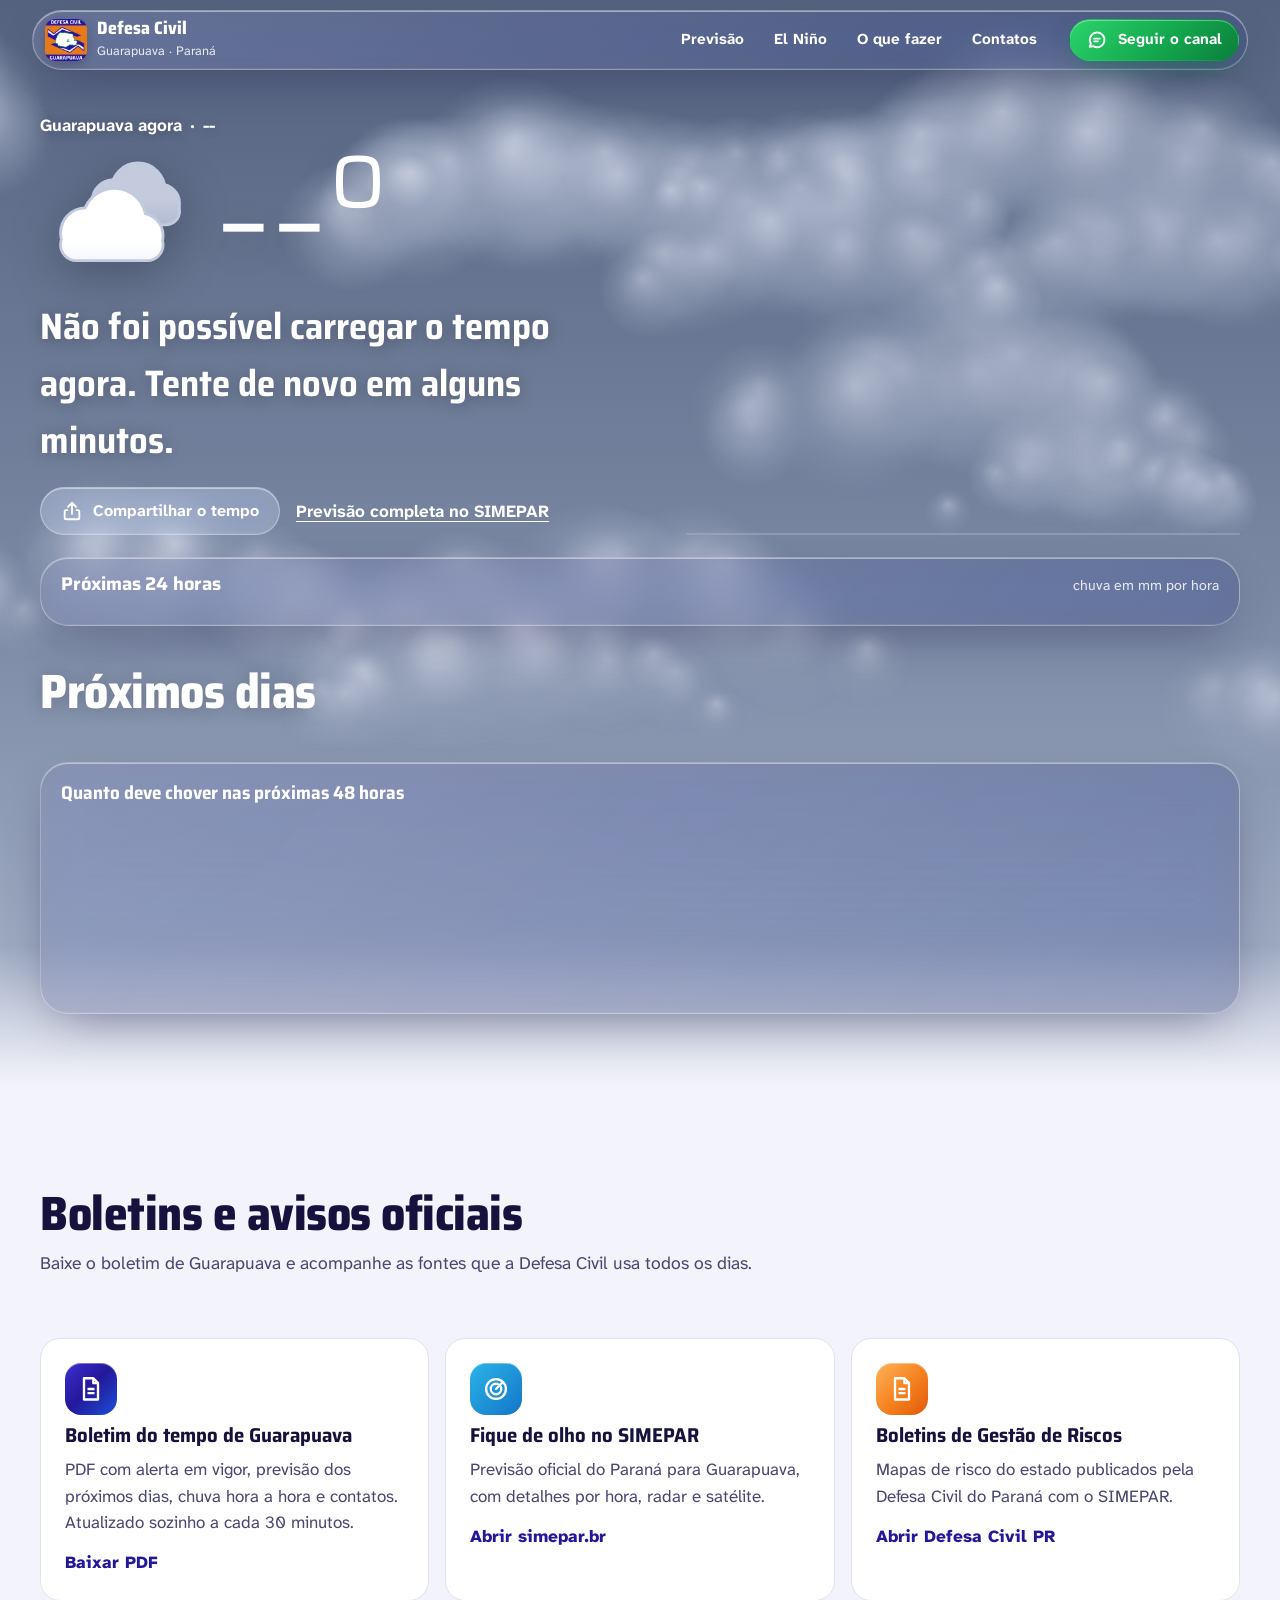
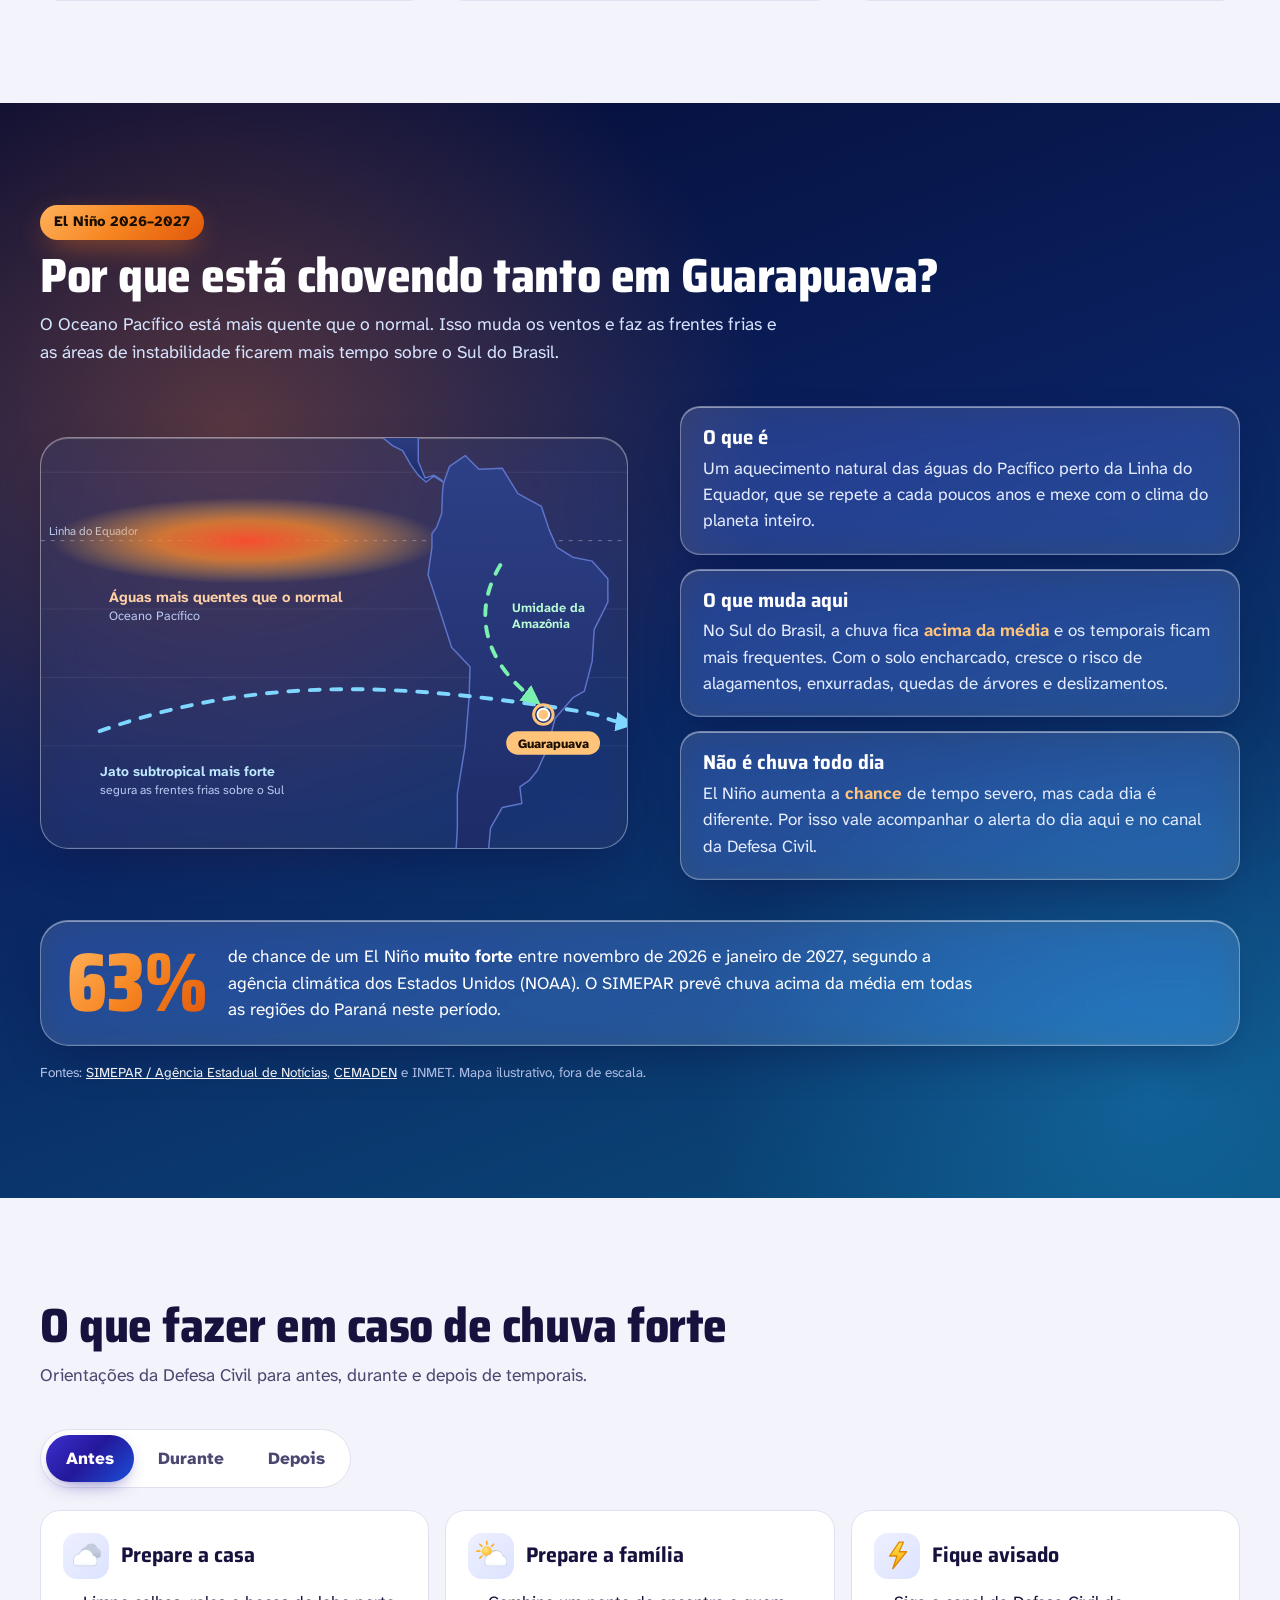
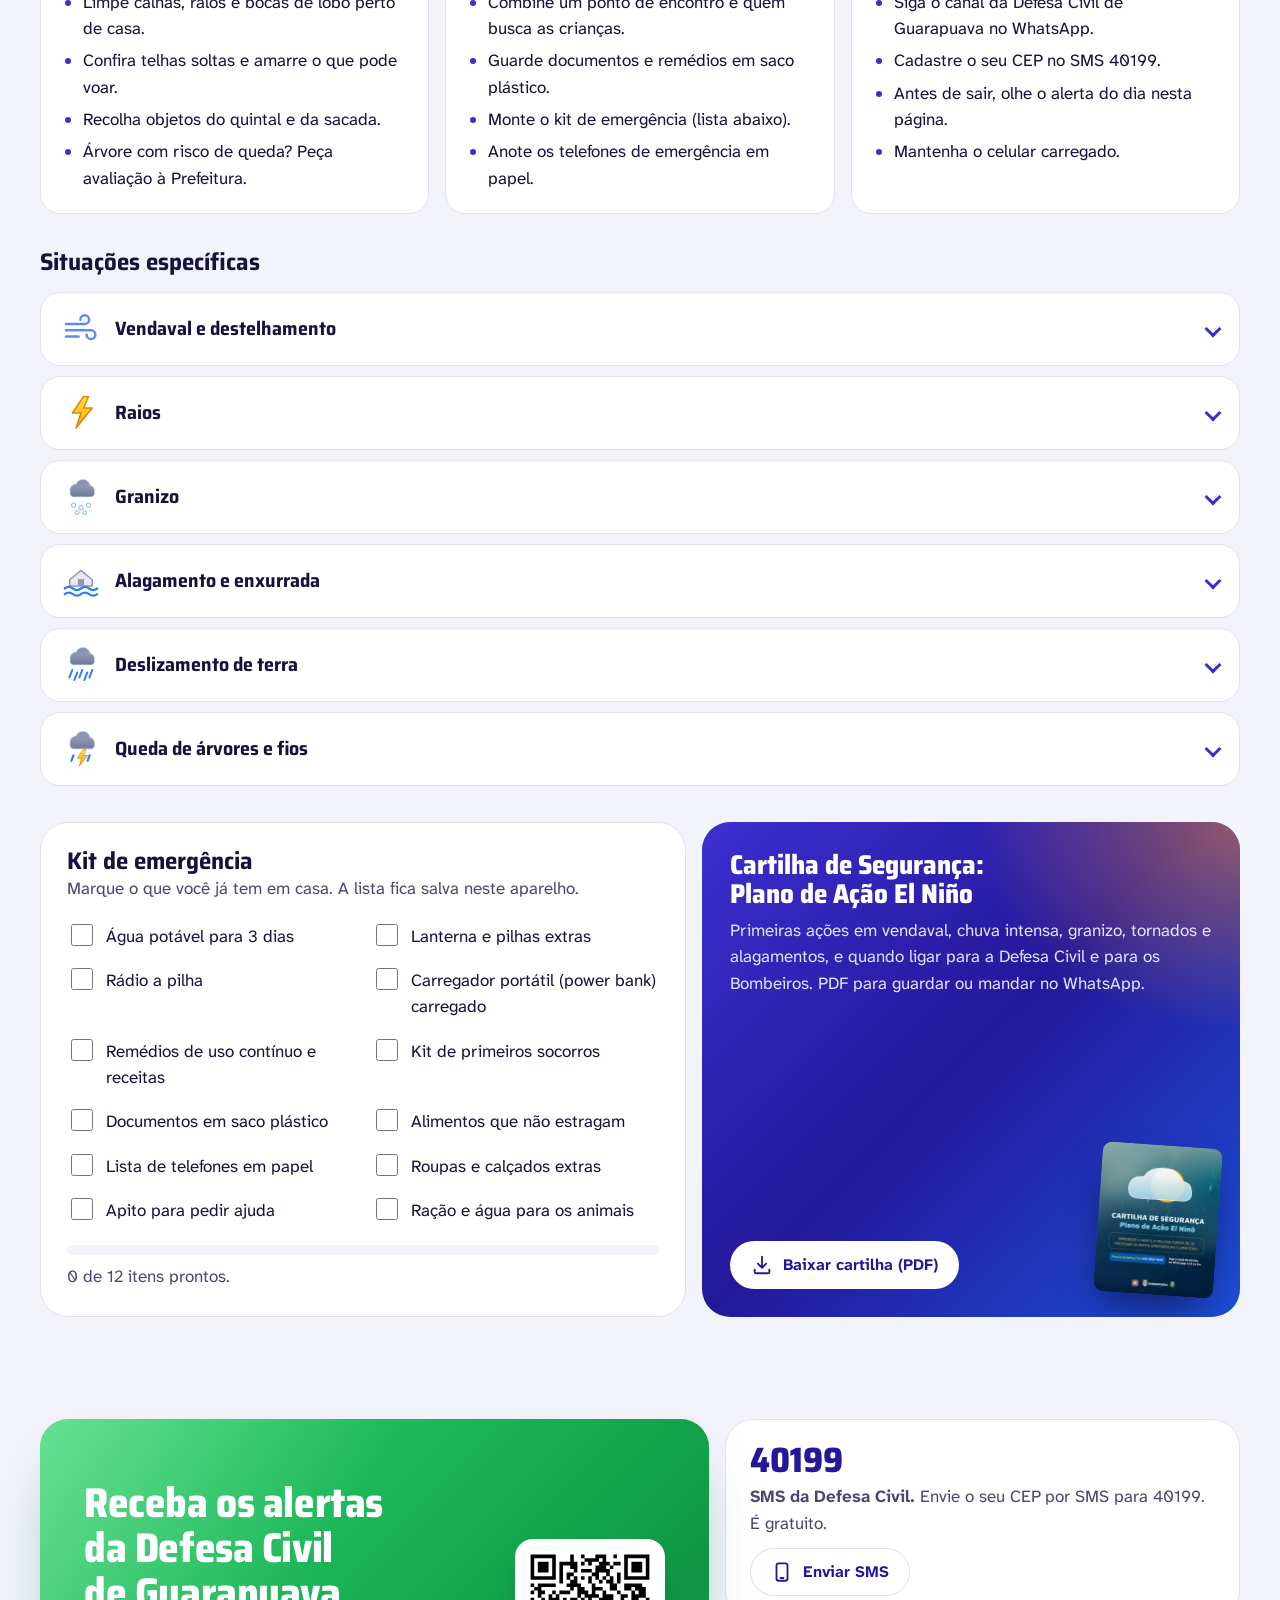
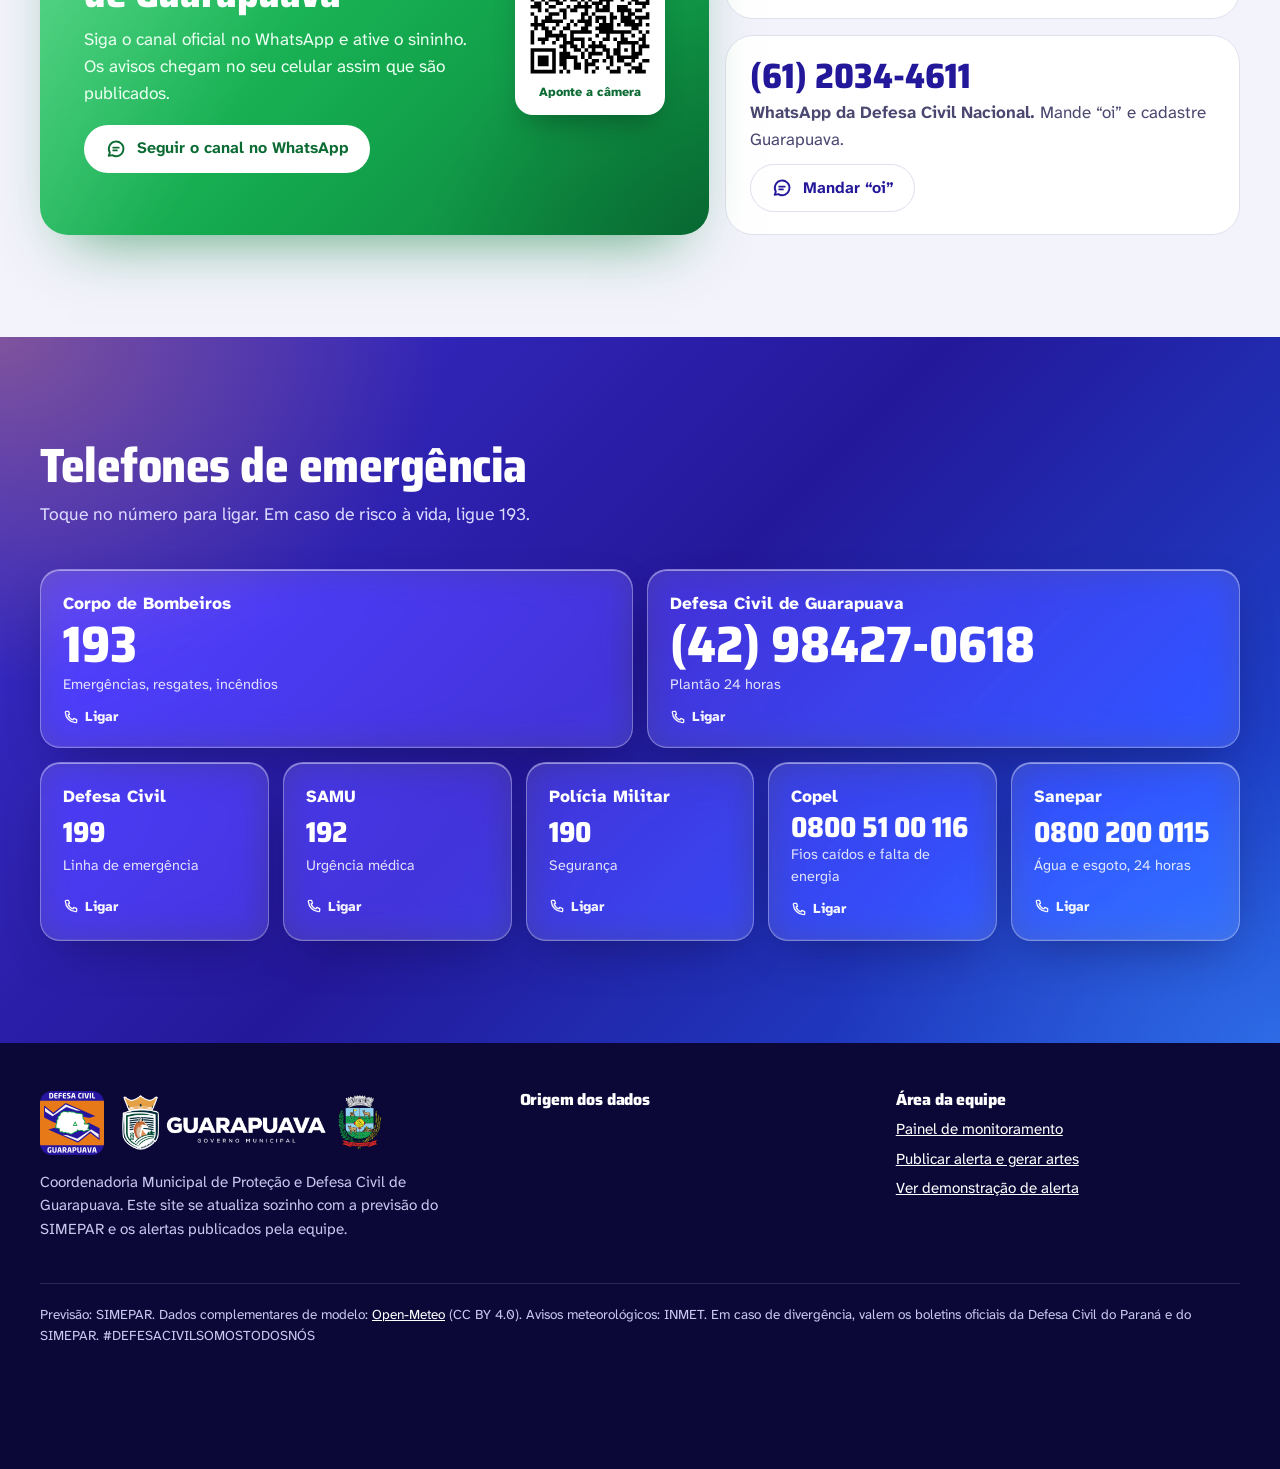
==== commit 05758a49: "Add files via upload" ====
--- a/index.html
+++ b/index.html
@@ -270,13 +270,13 @@
           </div>
           <div class="cartilha">
             <div>
-              <h3>Cartilha completa para baixar</h3>
-              <p>Todas as orientações, os níveis de alerta, o kit de emergência e os contatos em um PDF para imprimir ou mandar no WhatsApp.</p>
+              <h3>Cartilha de Segurança: Plano de Ação El Niño</h3>
+              <p>Primeiras ações em vendaval, chuva intensa, granizo, tornados e alagamentos, e quando ligar para a Defesa Civil e para os Bombeiros. PDF para guardar ou mandar no WhatsApp.</p>
             </div>
-            <a class="btn" href="assets/docs/cartilha-chuvas-defesa-civil-guarapuava.pdf" download>
+            <a class="btn" href="assets/docs/cartilha-seguranca-plano-de-acao-el-nino.pdf" download>
               <svg aria-hidden="true"><use href="#i-baixar"/></svg>Baixar cartilha (PDF)
             </a>
-            <img class="capa" src="assets/img/cartilha-capa.png" alt="" width="120" height="170" loading="lazy">
+            <img class="capa" src="assets/img/cartilha-capa.jpg" alt="" width="120" height="150" loading="lazy">
           </div>
         </div>
       </div>
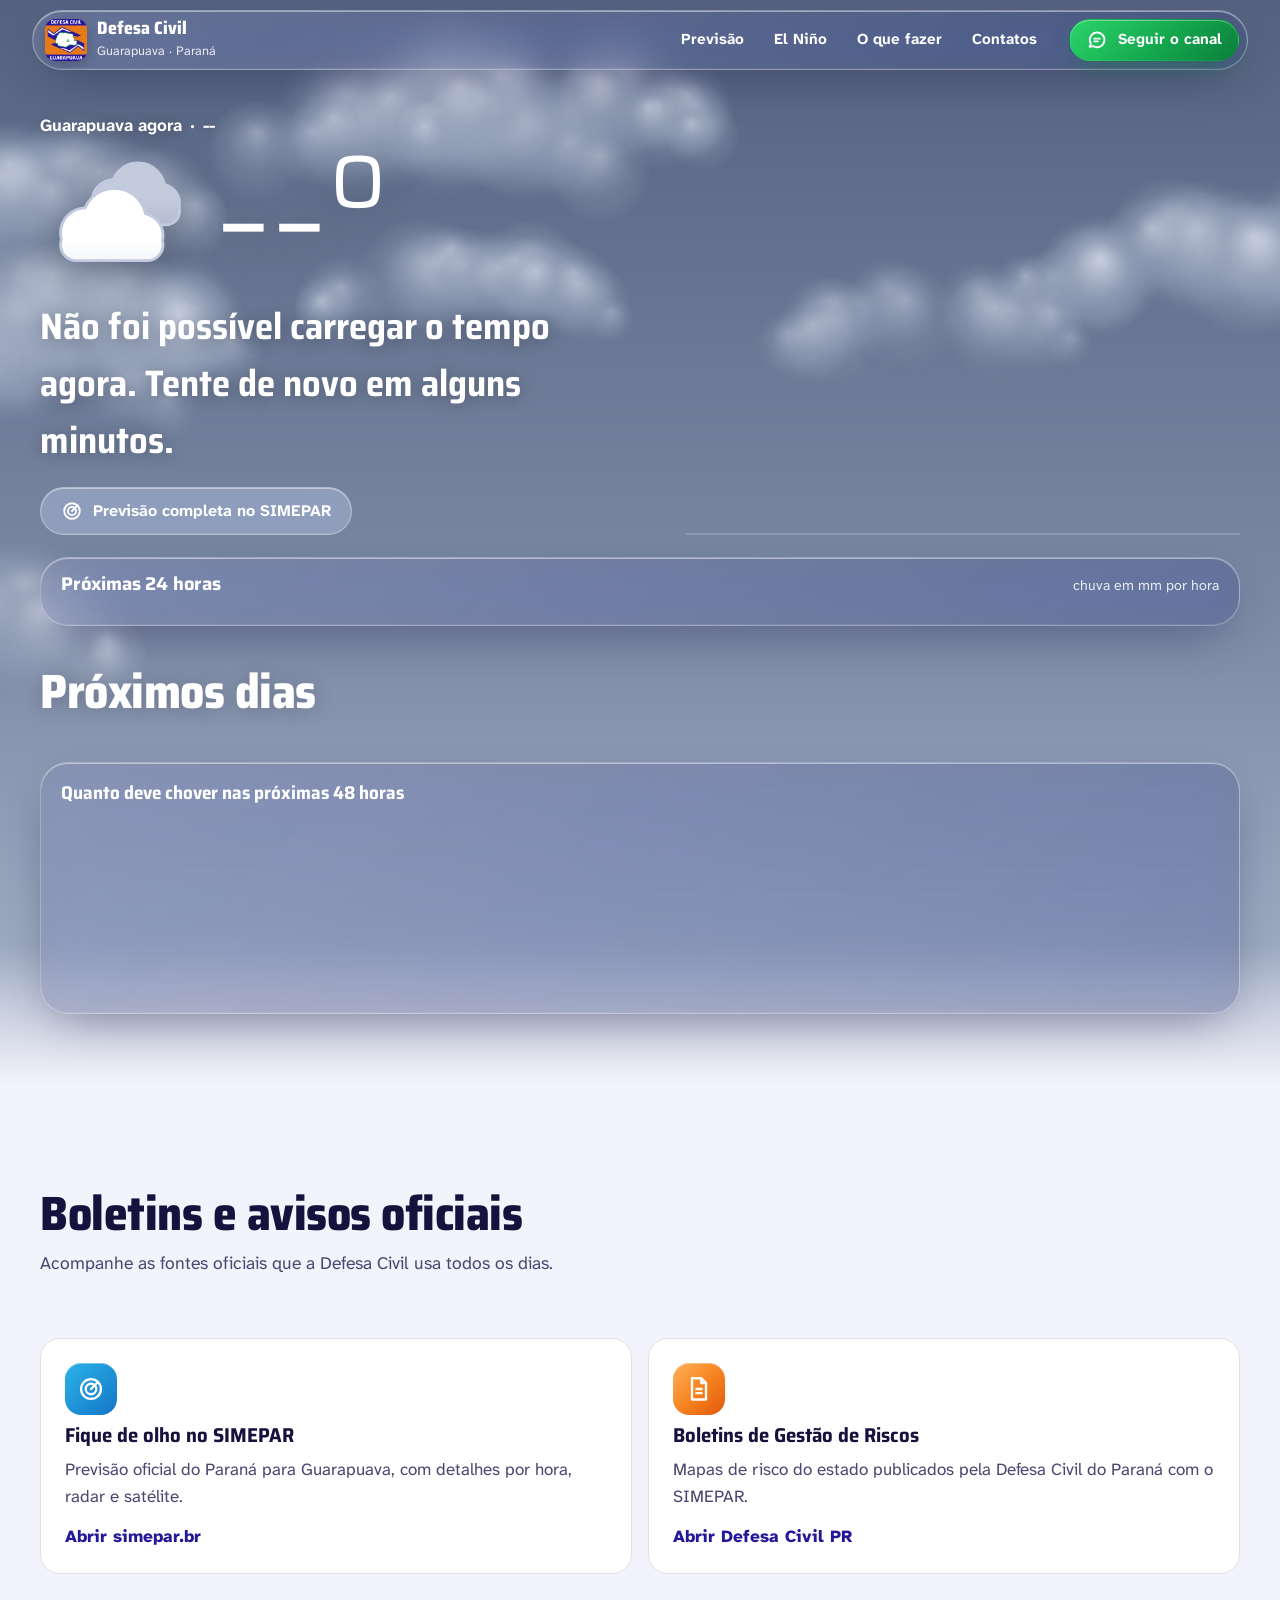
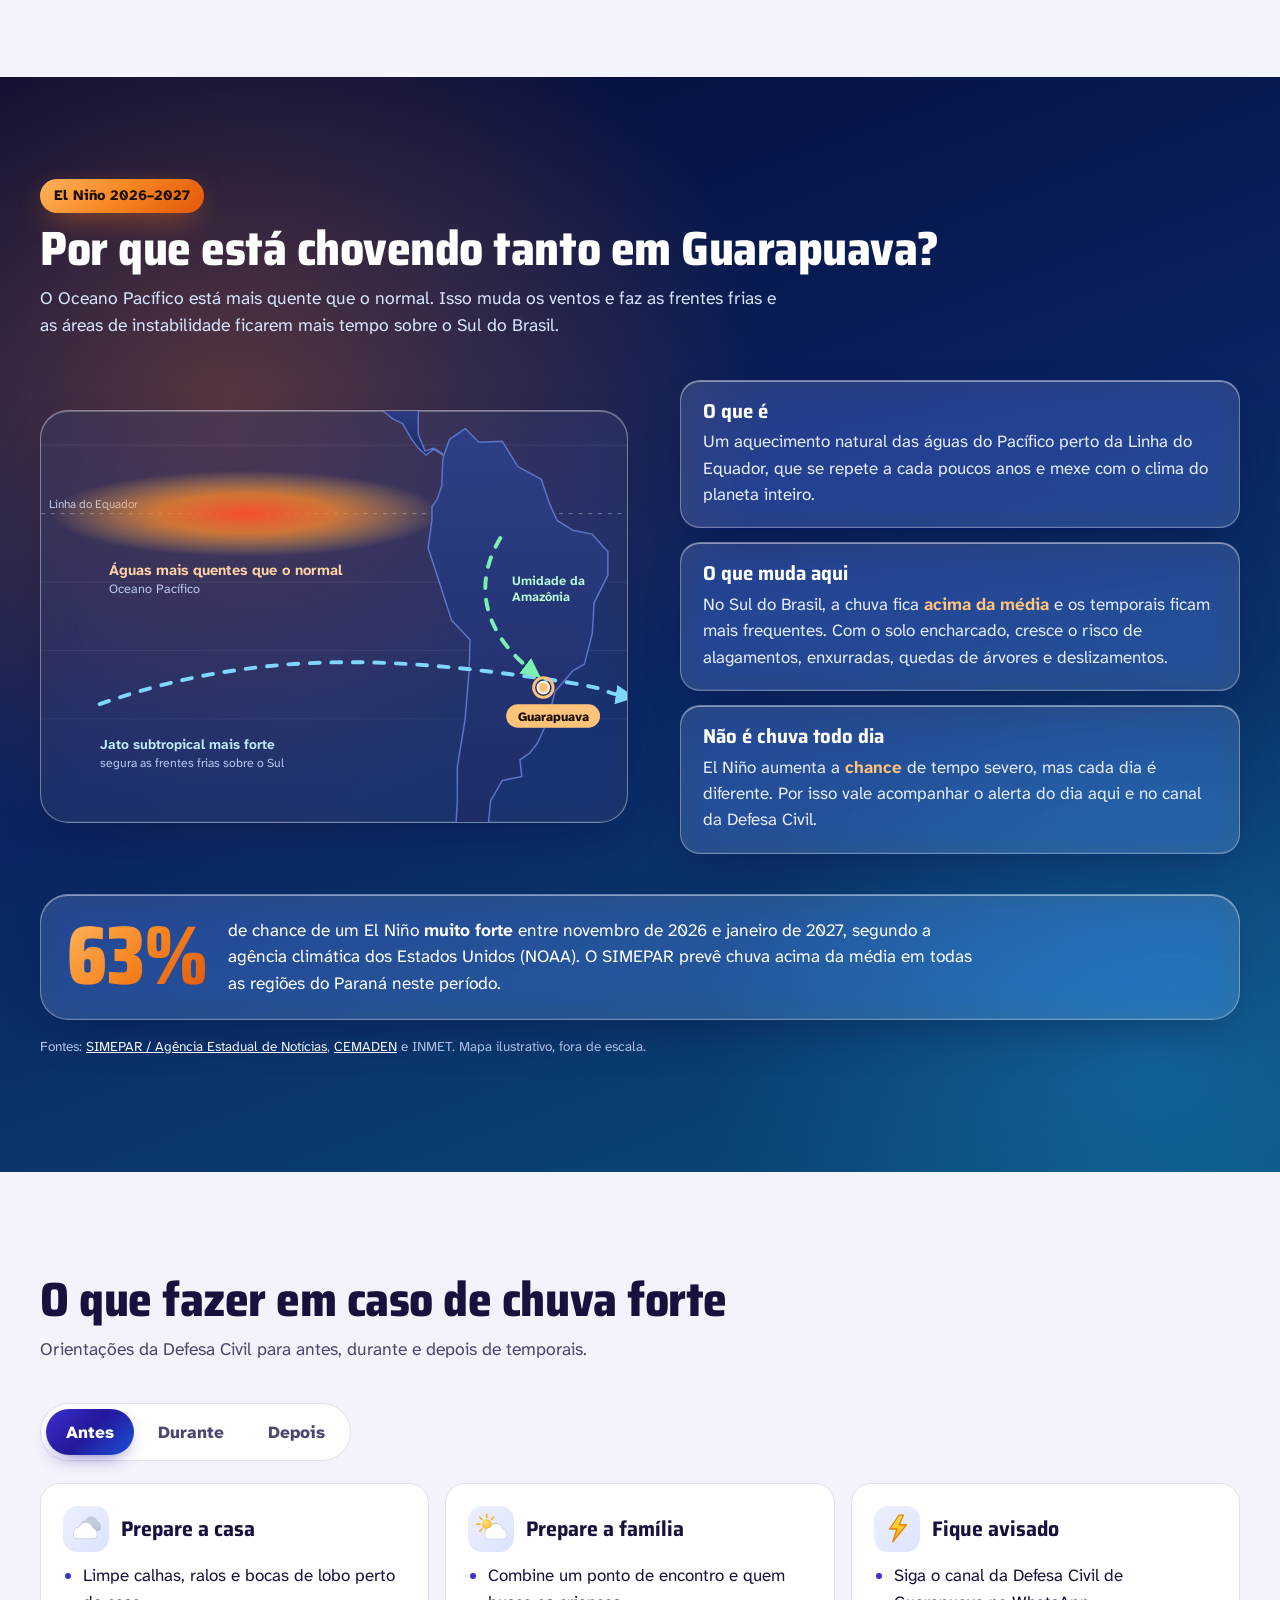
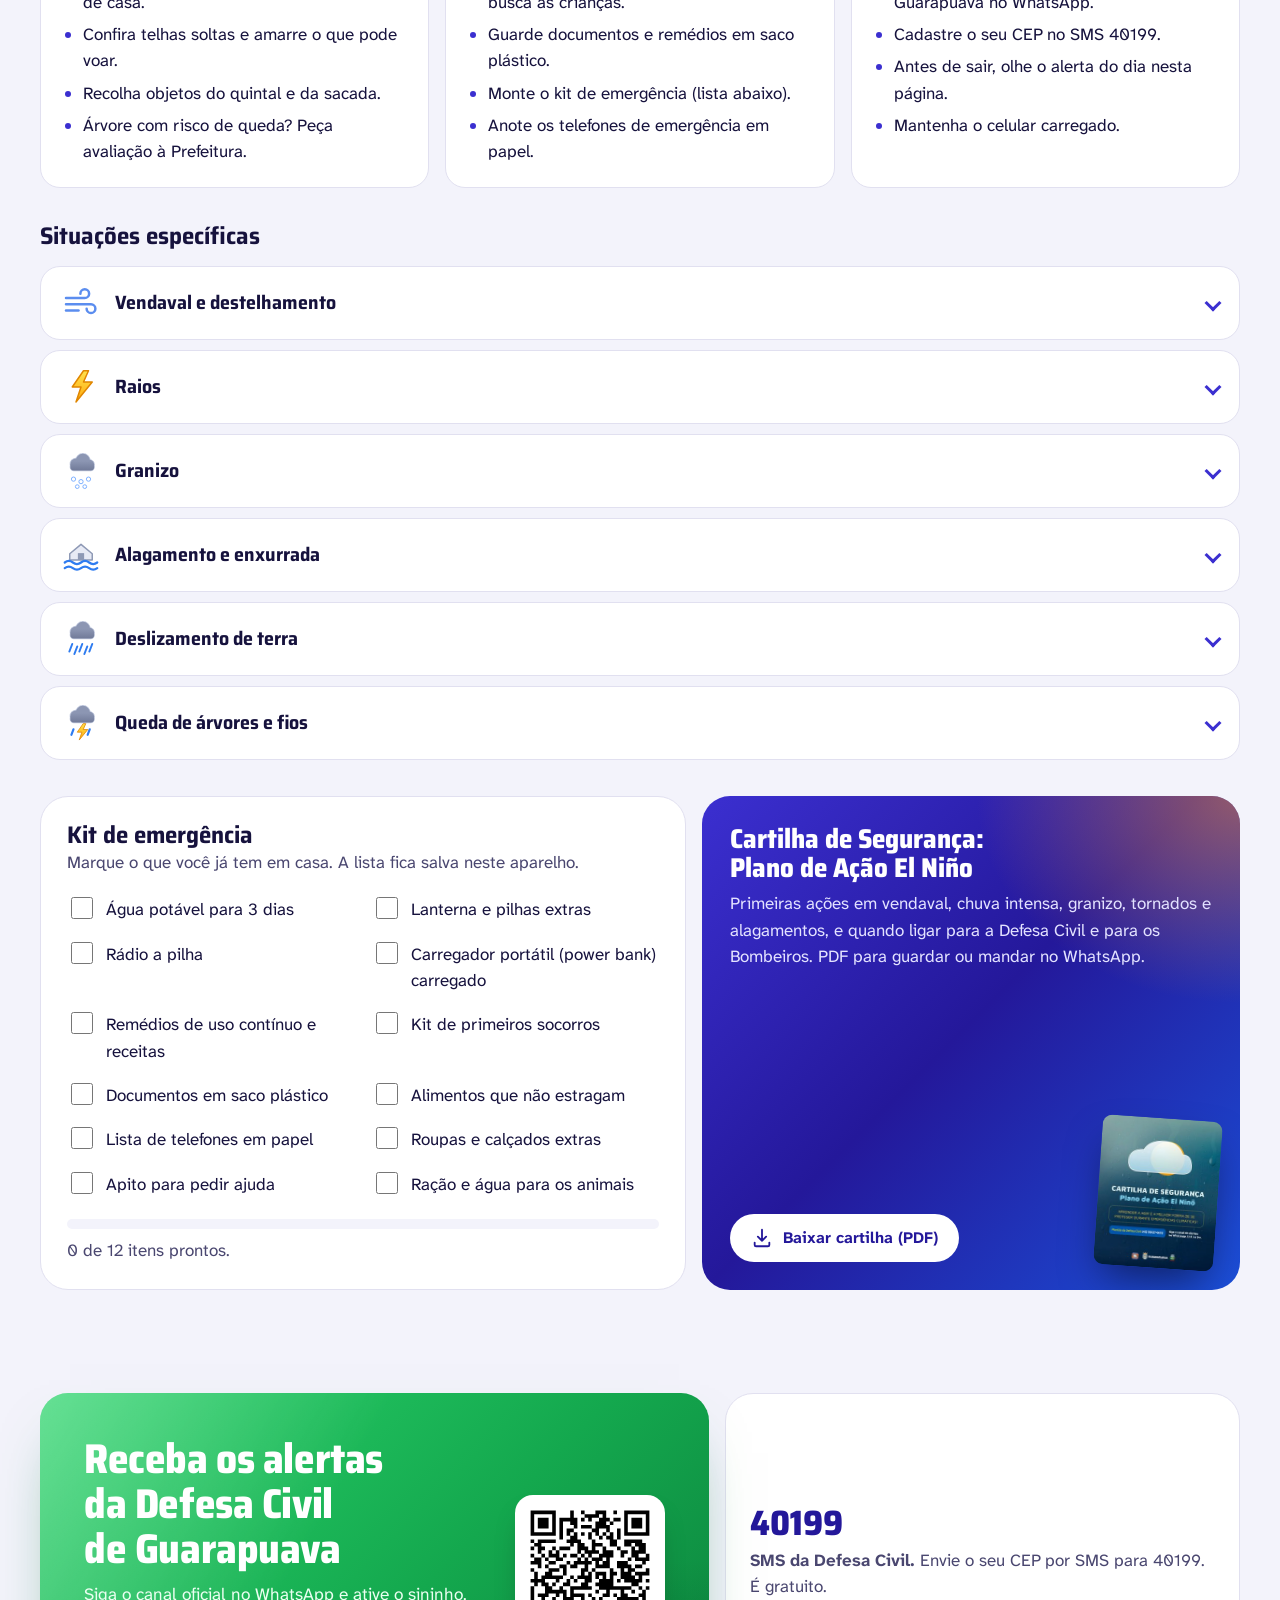
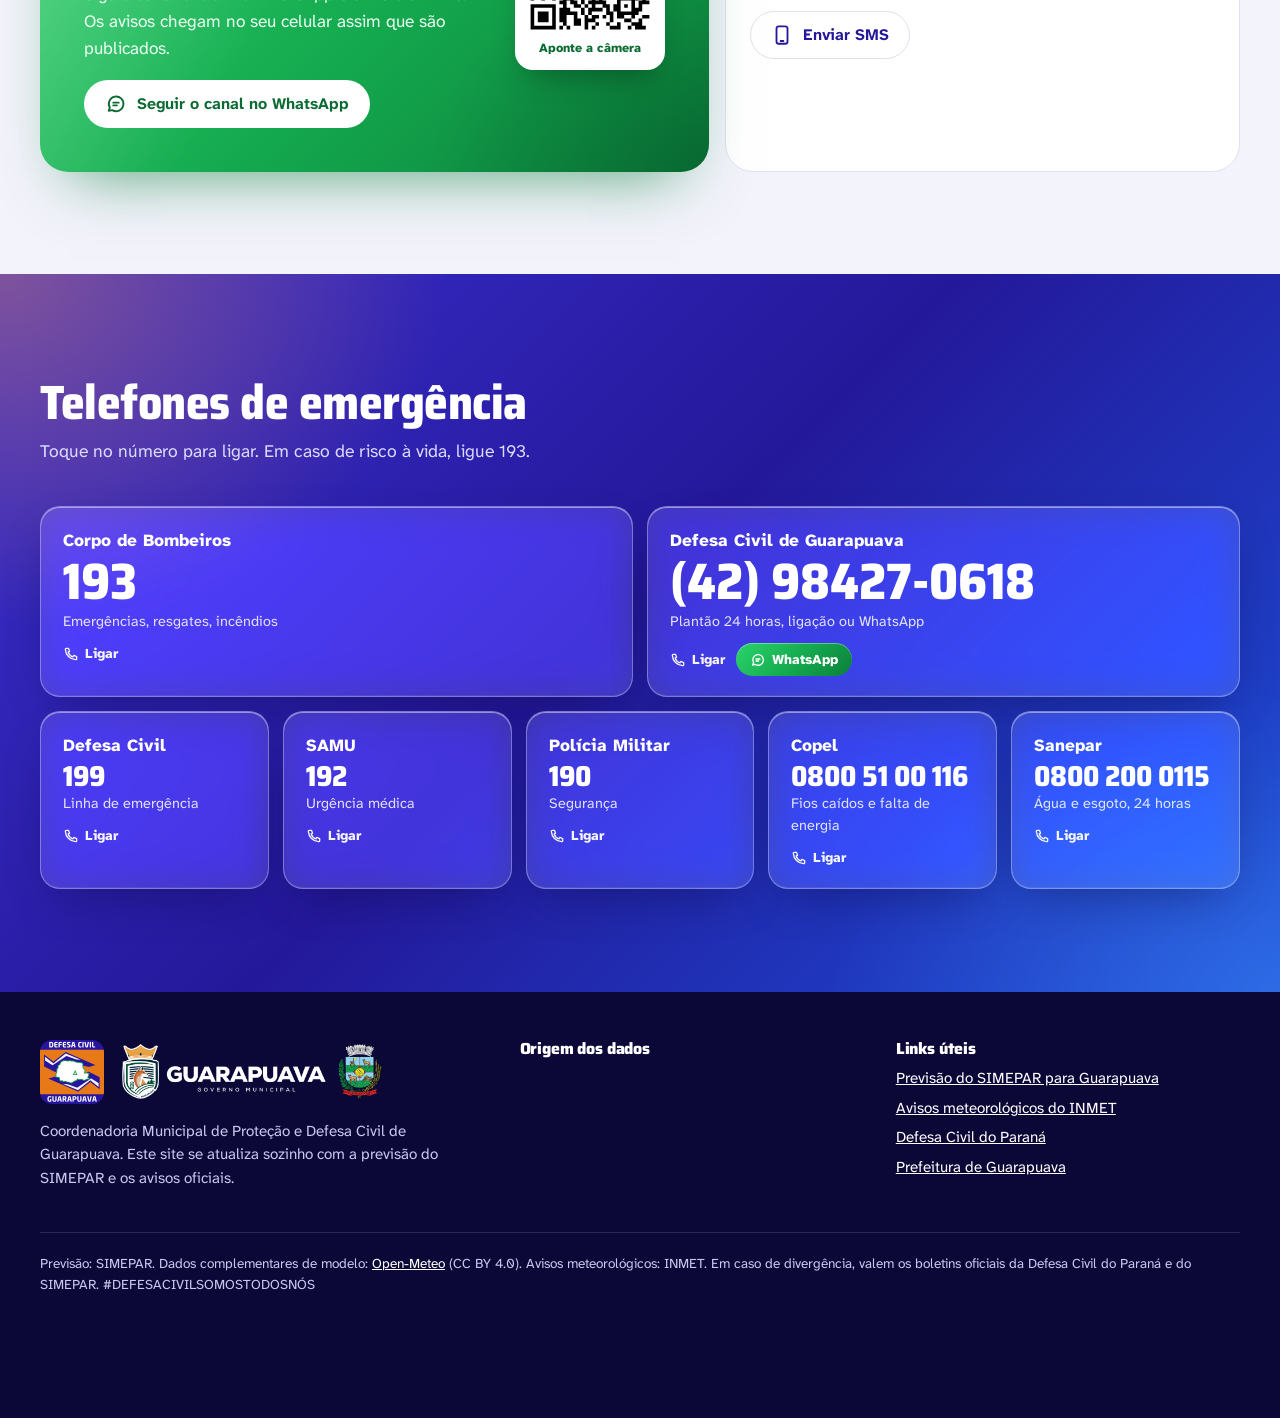
==== commit cc4e40db: "Add files via upload" ====
--- a/index.html
+++ b/index.html
@@ -22,7 +22,6 @@
 
   <svg width="0" height="0" style="position:absolute" aria-hidden="true">
     <symbol id="i-conversa" viewBox="0 0 24 24"><path fill="none" stroke="currentColor" stroke-width="2" stroke-linecap="round" stroke-linejoin="round" d="M4 19.5 5.3 16A8 8 0 1 1 8 18.7L4 19.5Z"/><path fill="none" stroke="currentColor" stroke-width="2" stroke-linecap="round" d="M9 10.5h6M9 13.5h4"/></symbol>
-    <symbol id="i-compartilhar" viewBox="0 0 24 24"><g fill="none" stroke="currentColor" stroke-width="2" stroke-linecap="round" stroke-linejoin="round"><path d="M12 15V3m0 0L7.5 7.5M12 3l4.5 4.5"/><path d="M7 11H5.5A1.5 1.5 0 0 0 4 12.5v7A1.5 1.5 0 0 0 5.5 21h13a1.5 1.5 0 0 0 1.5-1.5v-7a1.5 1.5 0 0 0-1.5-1.5H17"/></g></symbol>
     <symbol id="i-telefone" viewBox="0 0 24 24"><path fill="none" stroke="currentColor" stroke-width="2" stroke-linejoin="round" d="M5 3.5h3.2l1.6 4.2-2.1 1.4a11 11 0 0 0 7.2 7.2l1.4-2.1 4.2 1.6V19a1.5 1.5 0 0 1-1.6 1.5C10.6 20 4 13.4 3.5 5.1A1.5 1.5 0 0 1 5 3.5Z"/></symbol>
     <symbol id="i-baixar" viewBox="0 0 24 24"><g fill="none" stroke="currentColor" stroke-width="2" stroke-linecap="round" stroke-linejoin="round"><path d="M12 3v12m0 0-4.5-4.5M12 15l4.5-4.5"/><path d="M4 17v2.5A1.5 1.5 0 0 0 5.5 21h13a1.5 1.5 0 0 0 1.5-1.5V17"/></g></symbol>
     <symbol id="i-doc" viewBox="0 0 24 24"><g fill="none" stroke="currentColor" stroke-width="2" stroke-linejoin="round"><path d="M6 2.8h8l4 4V21H6z"/><path d="M14 2.8V7h4M9 12h6M9 15.5h6"/></g></symbol>
@@ -51,8 +50,6 @@
     <div class="ceu" id="ceu-area">
       <canvas id="ceu" aria-hidden="true"></canvas>
       <div class="container ceu-conteudo">
-        <div class="faixa-info simulacao" id="aviso-simulacao" hidden>Modo demonstração: tempo e alerta simulados. Não é um alerta real.</div>
-
         <section id="alerta-area" aria-live="polite" aria-label="Situação de alerta"></section>
 
         <section class="agora" aria-labelledby="titulo-agora">
@@ -66,10 +63,9 @@
             <p class="cond" id="agora-cond">Carregando o tempo…</p>
             <p class="hoje-resumo" id="hoje-resumo"></p>
             <div class="agora-acoes">
-              <button class="btn btn-vidro" type="button" data-compartilhar="tempo">
-                <svg aria-hidden="true"><use href="#i-compartilhar"/></svg>Compartilhar o tempo
-              </button>
-              <a class="link-seta" data-link="simepar" href="#" target="_blank" rel="noopener">Previsão completa no SIMEPAR</a>
+              <a class="btn btn-vidro" data-link="simepar" href="#" target="_blank" rel="noopener">
+                <svg aria-hidden="true"><use href="#i-radar"/></svg>Previsão completa no SIMEPAR
+              </a>
             </div>
           </div>
           <dl class="agora-dados vidro" id="agora-dados" aria-label="Detalhes do tempo agora"></dl>
@@ -101,16 +97,10 @@
       <div class="container">
         <div class="secao-cab">
           <h2 id="t-boletins">Boletins e avisos oficiais</h2>
-          <p>Baixe o boletim de Guarapuava e acompanhe as fontes que a Defesa Civil usa todos os dias.</p>
+          <p>Acompanhe as fontes oficiais que a Defesa Civil usa todos os dias.</p>
         </div>
         <div class="avisos-inmet" id="avisos-inmet"></div>
         <div class="docs">
-          <a class="doc" href="data/boletim-guarapuava.pdf" download>
-            <span class="ico"><svg aria-hidden="true"><use href="#i-doc"/></svg></span>
-            <h3>Boletim do tempo de Guarapuava</h3>
-            <p>PDF com alerta em vigor, previsão dos próximos dias, chuva hora a hora e contatos. Atualizado sozinho a cada 30 minutos.</p>
-            <span class="acao" id="boletim-data">Baixar PDF</span>
-          </a>
           <a class="doc simepar" data-link="simepar" href="#" target="_blank" rel="noopener">
             <span class="ico"><svg aria-hidden="true"><use href="#i-radar"/></svg></span>
             <h3>Fique de olho no SIMEPAR</h3>
@@ -299,11 +289,6 @@
             <p><b>SMS da Defesa Civil.</b> Envie o seu CEP por SMS para 40199. É gratuito.</p>
             <a class="btn btn-claro" href="sms:40199"><svg aria-hidden="true"><use href="#i-sms"/></svg>Enviar SMS</a>
           </div>
-          <div class="canal-mini">
-            <span class="grande">(61) 2034-4611</span>
-            <p><b>WhatsApp da Defesa Civil Nacional.</b> Mande “oi” e cadastre Guarapuava.</p>
-            <a class="btn btn-claro" data-link="whatsNacional" href="#" target="_blank" rel="noopener"><svg aria-hidden="true"><use href="#i-conversa"/></svg>Mandar “oi”</a>
-          </div>
         </div>
       </div>
     </section>
@@ -328,7 +313,7 @@
             <img class="dc" src="assets/img/defesa-civil-guarapuava.png" alt="Defesa Civil de Guarapuava" width="64" height="64" loading="lazy">
             <img class="pref" src="assets/img/prefeitura-guarapuava-negativo.png" alt="Prefeitura de Guarapuava — Governo Municipal" width="260" height="55" loading="lazy">
           </div>
-          <p style="margin-top:16px">Coordenadoria Municipal de Proteção e Defesa Civil de Guarapuava. Este site se atualiza sozinho com a previsão do SIMEPAR e os alertas publicados pela equipe.</p>
+          <p style="margin-top:16px">Coordenadoria Municipal de Proteção e Defesa Civil de Guarapuava. Este site se atualiza sozinho com a previsão do SIMEPAR e os avisos oficiais.</p>
         </div>
         <div>
           <h2>Origem dos dados</h2>
@@ -336,11 +321,12 @@
           <p style="margin-top:10px" id="ultima-atualizacao"></p>
         </div>
         <div>
-          <h2>Área da equipe</h2>
+          <h2>Links úteis</h2>
           <ul>
-            <li><a href="painel.html">Painel de monitoramento</a></li>
-            <li><a href="gerenciar.html">Publicar alerta e gerar artes</a></li>
-            <li><a href="?simular=tempestade&amp;alerta=alto">Ver demonstração de alerta</a></li>
+            <li><a data-link="simepar" href="#" target="_blank" rel="noopener">Previsão do SIMEPAR para Guarapuava</a></li>
+            <li><a data-link="inmet" href="#" target="_blank" rel="noopener">Avisos meteorológicos do INMET</a></li>
+            <li><a data-link="defesaCivilPR" href="#" target="_blank" rel="noopener">Defesa Civil do Paraná</a></li>
+            <li><a data-link="prefeitura" href="#" target="_blank" rel="noopener">Prefeitura de Guarapuava</a></li>
           </ul>
         </div>
       </div>
@@ -348,45 +334,13 @@
     </div>
   </footer>
 
-  <nav class="barra-celular vidro" aria-label="Ações rápidas">
-    <button type="button" data-compartilhar="auto"><svg aria-hidden="true"><use href="#i-compartilhar"/></svg>Compartilhar</button>
-    <a class="ligar" href="tel:193"><svg aria-hidden="true"><use href="#i-telefone"/></svg>Ligar 193</a>
-    <a class="canal-b" data-link="canal" href="#" target="_blank" rel="noopener"><svg aria-hidden="true"><use href="#i-conversa"/></svg>Canal</a>
+  <nav class="barra-celular vidro" aria-label="Emergência">
+    <a class="ligar" href="tel:193"><svg aria-hidden="true"><use href="#i-telefone"/></svg><span>Bombeiros<b>Ligar 193</b></span></a>
+    <a class="whats-b" data-link="whatsPlantao" href="#" target="_blank" rel="noopener"><svg aria-hidden="true"><use href="#i-conversa"/></svg><span>Defesa Civil<b>WhatsApp 24h</b></span></a>
   </nav>
 
   <div class="dica" id="dica" hidden></div>
 
-  <dialog class="compartilhar" id="dlg-compartilhar" aria-labelledby="comp-titulo">
-    <div class="comp-grid">
-      <div class="comp-previa"><canvas id="comp-canvas" width="1080" height="1920" aria-label="Prévia da imagem para compartilhar"></canvas></div>
-      <form class="comp-form" method="dialog" id="comp-form">
-        <h2 id="comp-titulo">Compartilhar</h2>
-        <fieldset class="opcoes" id="comp-tipo">
-          <legend>O que você quer mandar?</legend>
-          <label><input type="radio" name="tipo" value="alerta"><span>Alerta em vigor</span></label>
-          <label><input type="radio" name="tipo" value="tempo" checked><span>Tempo agora</span></label>
-          <label><input type="radio" name="tipo" value="previsao"><span>Próximos 3 dias</span></label>
-        </fieldset>
-        <fieldset class="opcoes">
-          <legend>Formato da imagem</legend>
-          <label><input type="radio" name="formato" value="status" checked><span>Status (vertical)</span></label>
-          <label><input type="radio" name="formato" value="feed"><span>Post (4:5)</span></label>
-        </fieldset>
-        <div>
-          <label class="rot" for="comp-texto">Legenda (pode editar)</label>
-          <textarea id="comp-texto"></textarea>
-        </div>
-        <div class="comp-botoes">
-          <button class="btn btn-whats" type="button" id="comp-enviar"><svg aria-hidden="true"><use href="#i-compartilhar"/></svg>Compartilhar imagem</button>
-          <button class="btn btn-marca" type="button" id="comp-baixar"><svg aria-hidden="true"><use href="#i-baixar"/></svg>Baixar imagem</button>
-          <button class="btn btn-claro" type="button" id="comp-texto-whats"><svg aria-hidden="true"><use href="#i-conversa"/></svg>Mandar só o texto</button>
-          <button class="btn btn-claro" type="button" id="comp-copiar">Copiar legenda</button>
-        </div>
-        <p class="comp-msg" id="comp-msg" role="status"></p>
-      </form>
-    </div>
-    <button class="comp-fechar" type="button" id="comp-fechar" aria-label="Fechar">×</button>
-  </dialog>
 
   <script type="module" src="assets/js/app.js"></script>
 </body>
--- a/assets/css/site.css
+++ b/assets/css/site.css
@@ -282,7 +282,7 @@
 .secao-cab p { color: var(--tinta-2); font-size: 1.1rem; margin: 0; }
 
 /* documentos e fontes */
-.docs { display: grid; grid-template-columns: repeat(3, minmax(0, 1fr)); gap: 16px; }
+.docs { display: grid; grid-template-columns: repeat(2, minmax(0, 1fr)); gap: 16px; }
 .doc { position: relative; display: grid; gap: 10px; align-content: start; padding: 24px; border-radius: var(--r-m); background: #fff; border: 1px solid var(--linha); text-decoration: none; transition: transform .2s ease, box-shadow .2s ease; }
 .doc:hover { transform: translateY(-2px); box-shadow: 0 20px 40px -24px rgba(36, 24, 154, .45); }
 .doc .ico { width: 52px; height: 52px; border-radius: 16px; display: grid; place-items: center; color: #fff; background: var(--grad-marca); box-shadow: inset 0 1px 0 rgba(255, 255, 255, .35); }
@@ -382,6 +382,7 @@
 .canal .qr img { width: 100%; }
 .canal .qr small { display: block; color: #0B6B33; font-weight: 800; text-align: center; font-size: .78rem; margin-top: 6px; }
 .outros-canais { display: grid; gap: 16px; }
+.outros-canais .canal-mini:only-child { align-content: center; }
 .canal-mini { background: #fff; border: 1px solid var(--linha); border-radius: var(--r-g); padding: 22px 24px; display: grid; gap: 6px; }
 .canal-mini .grande { font-family: var(--fonte-display); font-weight: 800; font-stretch: 87.5%; font-size: 2.2rem; line-height: 1; color: var(--anil); }
 .canal-mini p { margin: 0; color: var(--tinta-2); }
@@ -396,13 +397,19 @@
 .contatos { list-style: none; margin: 0; padding: 0; display: grid; grid-template-columns: repeat(10, minmax(0, 1fr)); gap: 14px; }
 .contatos li { grid-column: span 2; }
 .contatos li.destaque { grid-column: span 5; }
-.contato { display: grid; gap: 2px; text-decoration: none; padding: 20px 22px; border-radius: var(--r-m); height: 100%; transition: background-color .2s ease, transform .2s ease; }
+.contato { position: relative; display: grid; gap: 2px; align-content: start; padding: 20px 22px; border-radius: var(--r-m); height: 100%; transition: background-color .2s ease, transform .2s ease; }
 .contato:hover { background: rgba(255, 255, 255, .24); transform: translateY(-2px); }
-.contato .numero { font-family: var(--fonte-display); font-weight: 800; font-stretch: 87.5%; font-size: 1.8rem; line-height: 1.05; }
+.contato .numero { font-family: var(--fonte-display); font-weight: 800; font-stretch: 87.5%; font-size: 1.8rem; line-height: 1.05; text-decoration: none; color: inherit; }
+.contato .numero::after { content: ''; position: absolute; inset: 0; border-radius: inherit; }
+.contato .numero:focus-visible { outline: none; }
+.contato:has(.numero:focus-visible) { outline: 3px solid #FFC93C; outline-offset: 3px; }
+.acoes-contato { display: flex; flex-wrap: wrap; gap: 10px; align-items: center; margin-top: 8px; }
+.whats-contato { position: relative; z-index: 1; display: inline-flex; gap: 6px; align-items: center; padding: 6px 14px; border-radius: 999px; background: var(--grad-whats); color: #fff; font-weight: 800; font-size: .85rem; text-decoration: none; box-shadow: inset 0 1px 0 rgba(255, 255, 255, .35); }
+.whats-contato:hover { filter: brightness(1.08); }
 .destaque .contato .numero { font-size: clamp(2.2rem, 1.6rem + 2vw, 3.2rem); }
 .contato .nome { font-weight: 800; }
 .contato .det { font-size: .9rem; opacity: .85; }
-.contato .ligar { margin-top: 8px; font-size: .85rem; font-weight: 800; display: inline-flex; gap: 6px; align-items: center; opacity: .95; }
+.contato .ligar { font-size: .85rem; font-weight: 800; display: inline-flex; gap: 6px; align-items: center; opacity: .95; }
 @media (max-width: 960px) { .contatos { grid-template-columns: repeat(2, minmax(0, 1fr)); } .contatos li { grid-column: span 1; } .contatos li.destaque { grid-column: span 2; } }
 @media (max-width: 520px) { .contatos { grid-template-columns: 1fr; } .contatos li, .contatos li.destaque { grid-column: auto; } }
 
@@ -424,10 +431,12 @@
 
 /* ---------------------------------------------------------------- barra fixa do celular */
 .barra-celular { position: fixed; z-index: 60; left: 50%; bottom: max(12px, env(safe-area-inset-bottom)); transform: translateX(-50%); display: none; gap: 6px; padding: 6px; border-radius: 999px; width: min(100% - 20px, 460px); background: rgba(22, 16, 80, .55); }
-.barra-celular a, .barra-celular button { flex: 1; display: grid; justify-items: center; gap: 1px; padding: 8px 6px; border-radius: 999px; border: 0; background: transparent; color: #fff; text-decoration: none; font-weight: 800; font-size: .78rem; cursor: pointer; }
-.barra-celular svg { width: 22px; height: 22px; }
+.barra-celular a { flex: 1; display: flex; align-items: center; justify-content: center; gap: 10px; padding: 9px 12px; border-radius: 999px; color: #fff; text-decoration: none; box-shadow: inset 0 1px 0 rgba(255, 255, 255, .35); }
+.barra-celular a span { display: grid; font-size: .74rem; font-weight: 700; line-height: 1.15; opacity: .95; }
+.barra-celular a b { font-size: .98rem; font-weight: 800; }
+.barra-celular svg { width: 24px; height: 24px; flex: none; }
 .barra-celular .ligar { background: linear-gradient(135deg, #FF6B6B, #D9202E); }
-.barra-celular .canal-b { background: var(--grad-whats); }
+.barra-celular .whats-b { background: var(--grad-whats); }
 @media (max-width: 760px) { .barra-celular { display: flex; } }
 
 /* ---------------------------------------------------------------- diálogo de compartilhar */
